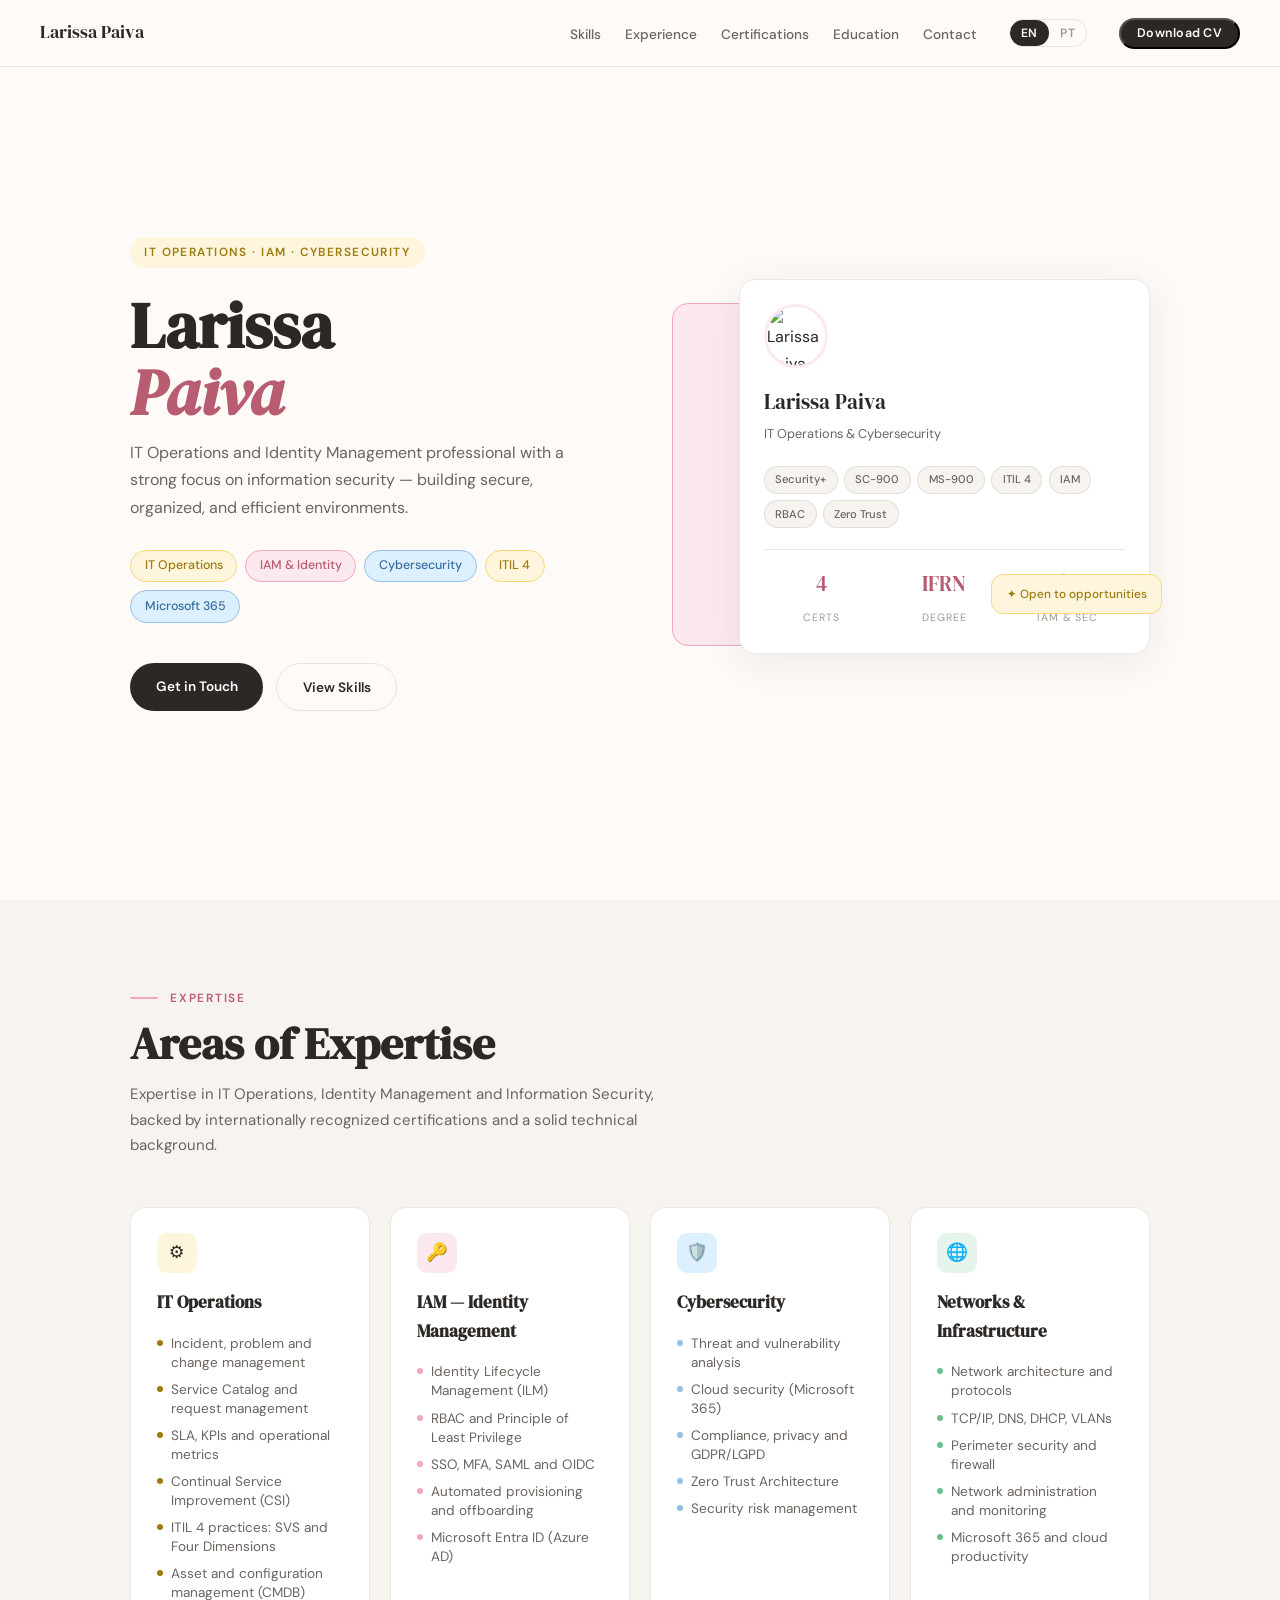
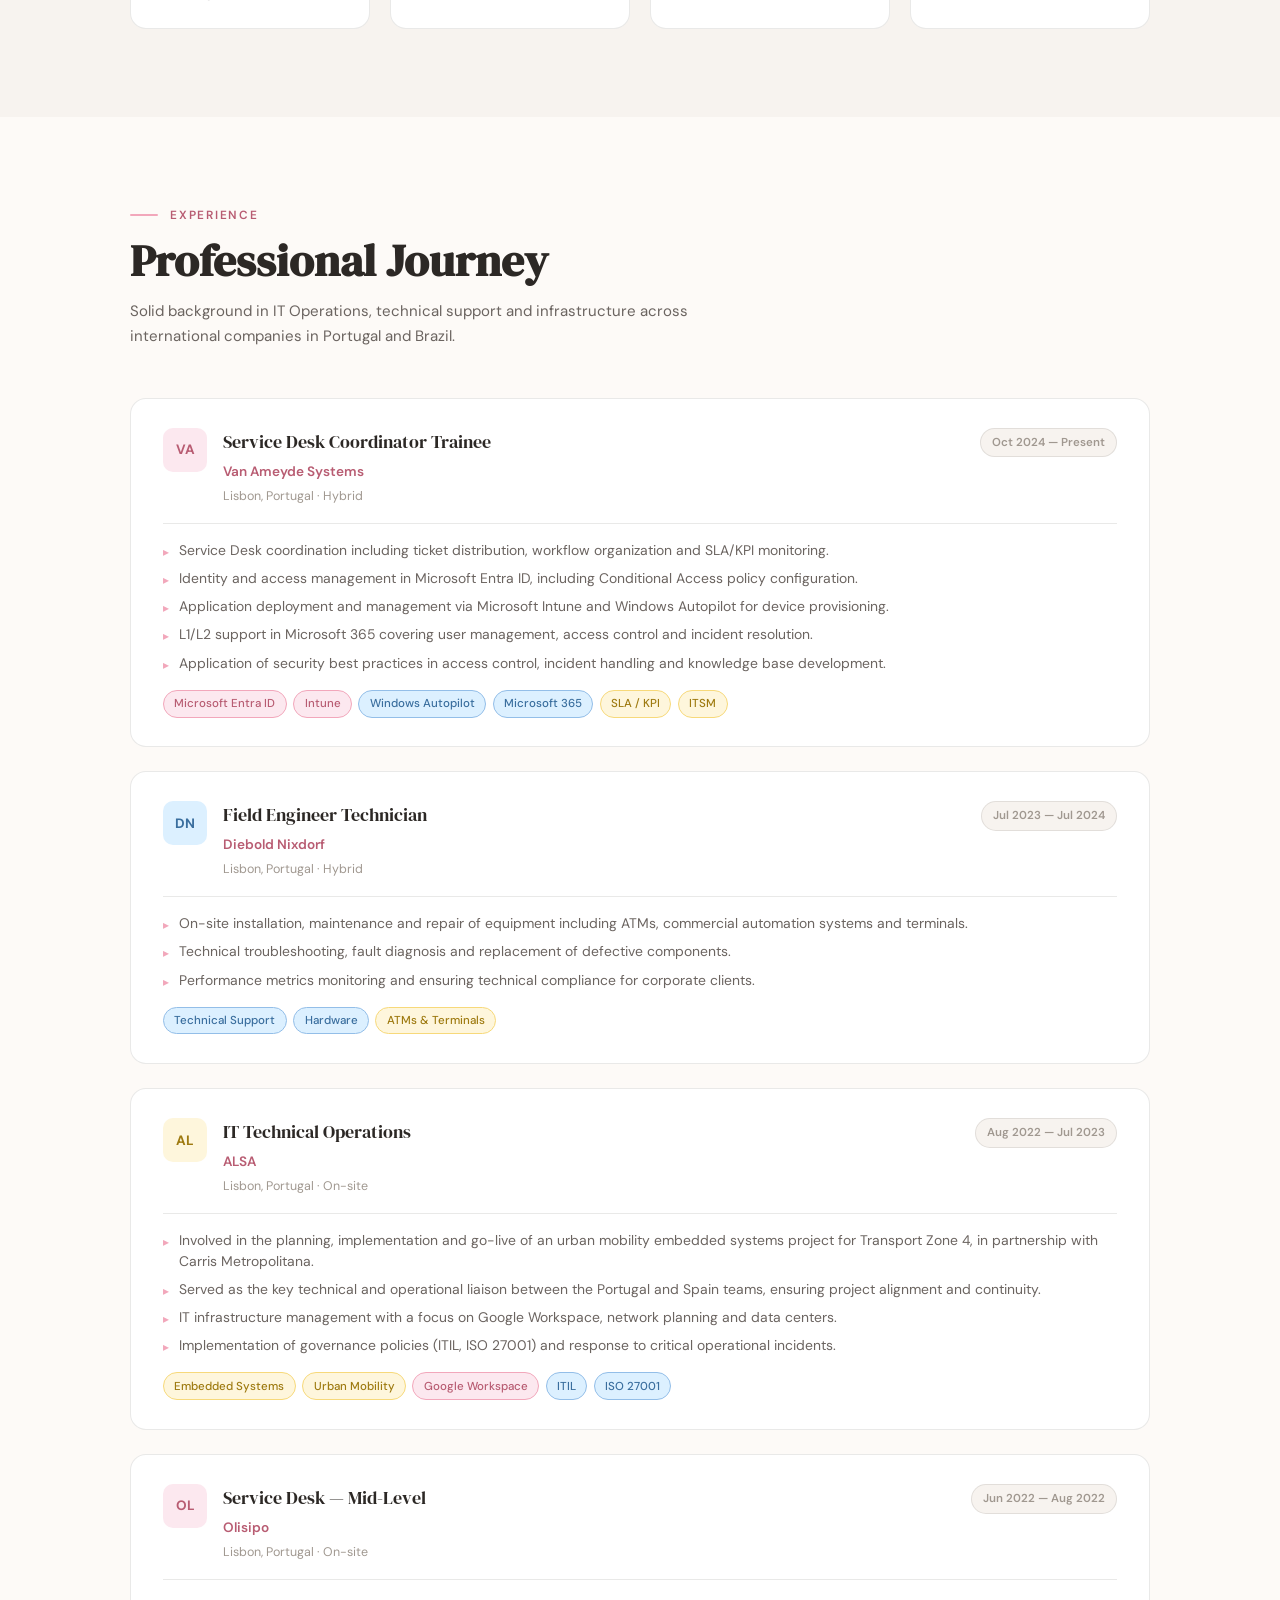
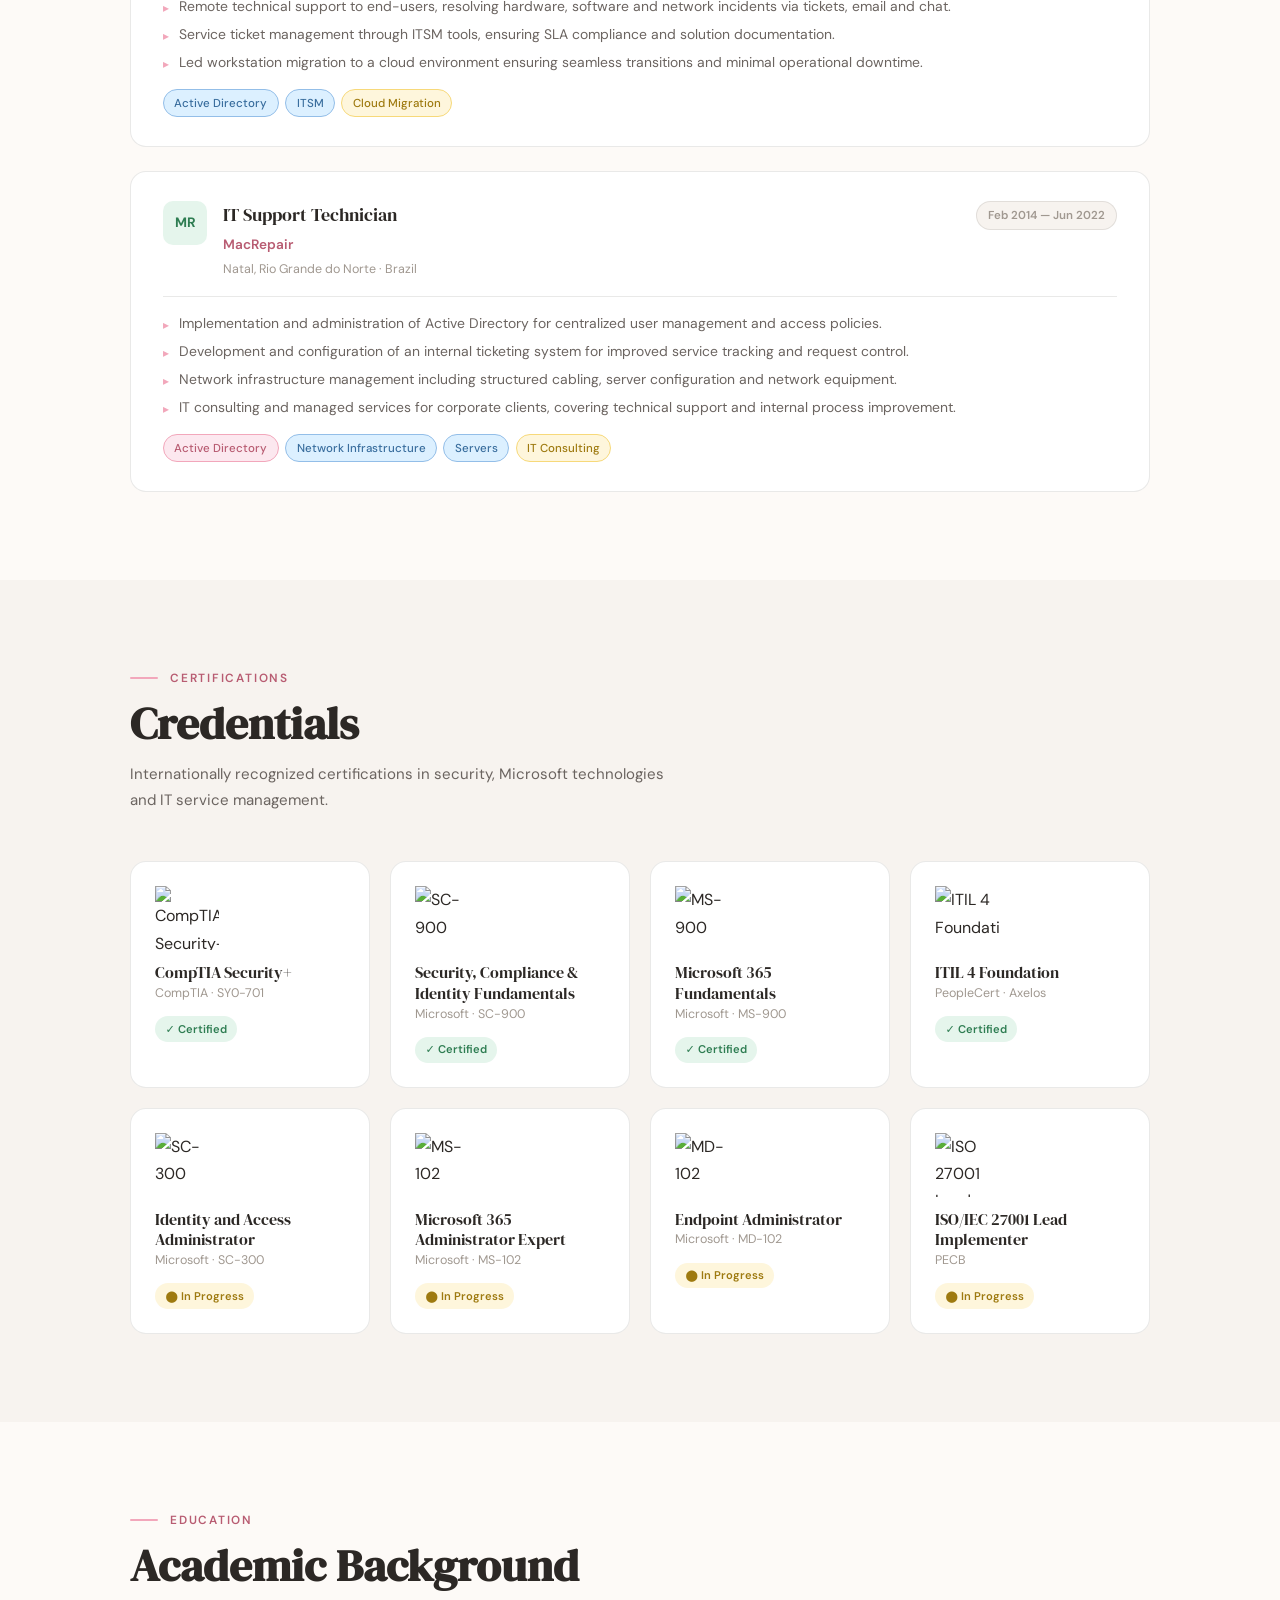
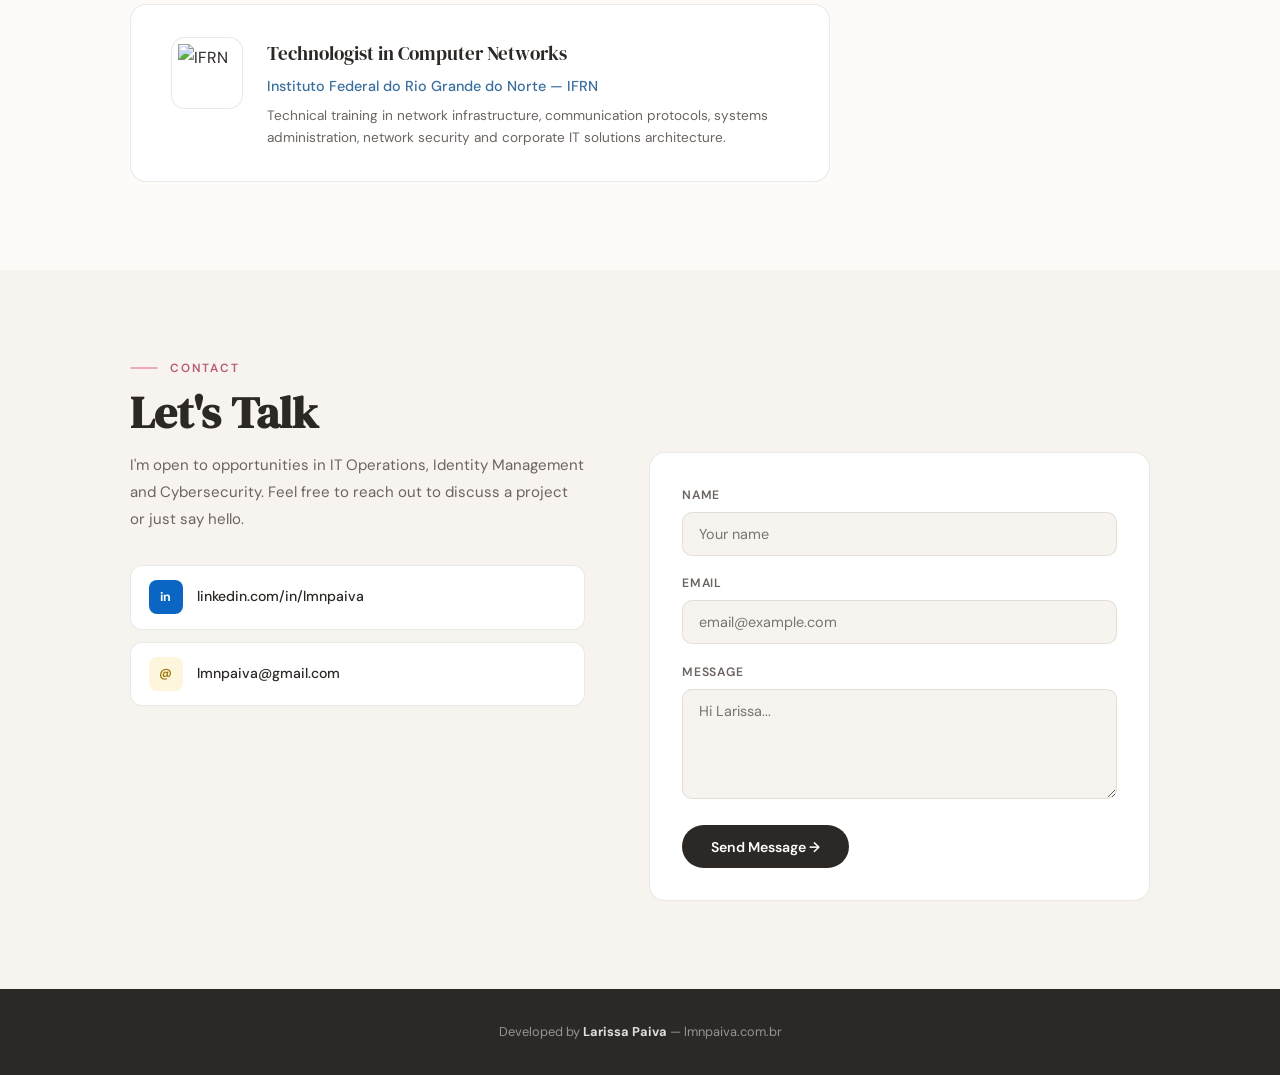
==== index.html @ 69b07a9d "Update index.html" ====
<!DOCTYPE html>
<html lang="en">
<head>
  <meta charset="UTF-8">
  <meta name="viewport" content="width=device-width, initial-scale=1.0">
  <title>Larissa Paiva — IT Operations & Cybersecurity</title>
  <link rel="preconnect" href="https://fonts.googleapis.com">
  <link href="https://fonts.googleapis.com/css2?family=DM+Serif+Display:ital@0;1&family=DM+Sans:wght@300;400;500;600&display=swap" rel="stylesheet">
  <style>
    *, *::before, *::after { box-sizing: border-box; margin: 0; padding: 0; }
    :root {
      --pink:#F2A7BB; --pink-light:#FCE8EF; --pink-dark:#B85C72;
      --yellow:#F7D97A; --yellow-light:#FEF6DC; --yellow-dark:#9E7A10;
      --blue:#93BEE8; --blue-light:#DCF0FF; --blue-dark:#3A6E9E;
      --green-light:#E5F5EC; --green-dark:#2E7D52;
      --bg:#FDFAF7; --bg2:#F7F3EF;
      --text:#2C2825; --text-mid:#6B6460; --text-light:#A09890;
      --border:rgba(44,40,37,0.1);
      --serif:'DM Serif Display',Georgia,serif;
      --sans:'DM Sans',system-ui,sans-serif;
      --radius:16px;
    }
    html { scroll-behavior: smooth; }
    body { background:var(--bg); color:var(--text); font-family:var(--sans); font-size:16px; line-height:1.7; overflow-x:hidden; }
    nav { position:fixed; top:0; width:100%; padding:1.1rem 2.5rem; display:flex; justify-content:space-between; align-items:center; background:rgba(253,250,247,0.92); backdrop-filter:blur(12px); border-bottom:1px solid var(--border); z-index:100; gap:1rem; }
    .nav-logo { font-family:var(--serif); font-size:1.1rem; color:var(--text); white-space:nowrap; }
    .nav-right { display:flex; align-items:center; gap:2rem; }
    .nav-links { display:flex; gap:1.5rem; list-style:none; }
    .nav-links a { font-size:.85rem; font-weight:500; color:var(--text-mid); text-decoration:none; transition:color .2s; }
    .nav-links a:hover { color:var(--text); }
    .btn-cv { display:inline-block; padding:.35rem 1rem; font-family:var(--sans); font-size:.78rem; font-weight:600; text-decoration:none; border-radius:99px; background:var(--text); color:#fff; transition:all .2s; white-space:nowrap; letter-spacing:.02em; }
    .btn-cv:hover { background:var(--pink-dark); transform:translateY(-1px); }
    .hamburger { display:none; }
    .lang-toggle { display:flex; align-items:center; border:1.5px solid var(--border); border-radius:99px; overflow:hidden; font-size:.75rem; font-weight:600; }
    .lang-btn { padding:.3rem .7rem; cursor:pointer; background:transparent; border:none; font-family:var(--sans); font-size:.75rem; font-weight:600; color:var(--text-light); transition:all .2s; letter-spacing:.04em; }
    .lang-btn.active { background:var(--text); color:#fff; border-radius:99px; }
    .lang-btn:hover:not(.active) { color:var(--text); }
    #hero { min-height:100vh; display:grid; grid-template-columns:1fr 1fr; align-items:center; gap:4rem; max-width:1100px; margin:0 auto; padding:7rem 2.5rem 4rem; }
    .hero-tag { display:inline-block; background:var(--yellow-light); color:var(--yellow-dark); font-size:.74rem; font-weight:600; letter-spacing:.12em; text-transform:uppercase; padding:.35rem .9rem; border-radius:99px; margin-bottom:1.5rem; opacity:0; animation:fadeUp .6s .2s forwards; }
    .hero-name { font-family:var(--serif); font-size:clamp(3rem,5vw,4.5rem); line-height:1.05; color:var(--text); margin-bottom:.8rem; opacity:0; animation:fadeUp .6s .4s forwards; }
    .hero-name em { font-style:italic; color:var(--pink-dark); }
    .hero-role { font-size:1rem; color:var(--text-mid); margin-bottom:1.8rem; opacity:0; animation:fadeUp .6s .6s forwards; }
    .hero-pills { display:flex; flex-wrap:wrap; gap:.5rem; margin-bottom:2.5rem; opacity:0; animation:fadeUp .6s .8s forwards; }
    .pill { font-size:.78rem; font-weight:500; padding:.3rem .85rem; border-radius:99px; border:1.5px solid transparent; }
    .pill-pink { background:var(--pink-light); color:var(--pink-dark); border-color:var(--pink); }
    .pill-blue { background:var(--blue-light); color:var(--blue-dark); border-color:var(--blue); }
    .pill-yellow { background:var(--yellow-light); color:var(--yellow-dark); border-color:var(--yellow); }
    .hero-cta { display:flex; gap:.8rem; flex-wrap:wrap; opacity:0; animation:fadeUp .6s 1s forwards; }
    .btn { display:inline-block; padding:.72rem 1.6rem; font-family:var(--sans); font-size:.85rem; font-weight:600; text-decoration:none; border-radius:99px; transition:all .2s; cursor:pointer; border:none; }
    .btn-primary { background:var(--text); color:#fff; }
    .btn-primary:hover { background:#111; transform:translateY(-1px); }
    .btn-outline { background:transparent; color:var(--text); border:1.5px solid var(--border); }
    .btn-outline:hover { border-color:var(--text); background:var(--bg2); }
    .hero-right { opacity:0; animation:fadeUp .7s .5s forwards; }
    .card-stack { position:relative; height:390px; }
    .deco-card { position:absolute; border-radius:var(--radius); padding:1.5rem; }
    .deco-card-back { background:var(--pink-light); border:1px solid var(--pink); width:80%; top:24px; left:0; height:88%; z-index:1; }
    .deco-card-main { background:#fff; border:1px solid var(--border); width:86%; top:0; right:0; z-index:2; box-shadow:0 8px 40px rgba(44,40,37,.08); }
    .deco-avatar { width:64px; height:64px; border-radius:50%; overflow:hidden; margin-bottom:1rem; border:3px solid var(--pink-light); }
    .deco-avatar img { width:100%; height:100%; object-fit:cover; }
    .deco-name { font-family:var(--serif); font-size:1.3rem; margin-bottom:.25rem; }
    .deco-sub { font-size:.8rem; color:var(--text-mid); margin-bottom:1.3rem; }
    .deco-tags { display:flex; flex-wrap:wrap; gap:.4rem; margin-bottom:1.3rem; }
    .deco-tag { font-size:.7rem; font-weight:500; padding:.22rem .65rem; border-radius:99px; background:var(--bg2); color:var(--text-mid); border:1px solid var(--border); }
    .deco-stat-row { display:grid; grid-template-columns:1fr 1fr 1fr; gap:.5rem; border-top:1px solid var(--border); padding-top:1rem; }
    .deco-stat { text-align:center; }
    .deco-stat-num { font-family:var(--serif); font-size:1.3rem; color:var(--pink-dark); display:block; }
    .deco-stat-label { font-size:.66rem; color:var(--text-light); text-transform:uppercase; letter-spacing:.08em; }
    .floating-badge { position:absolute; right:-12px; bottom:55px; background:var(--yellow-light); border:1.5px solid var(--yellow); border-radius:12px; padding:.55rem .9rem; font-size:.74rem; font-weight:500; color:var(--yellow-dark); z-index:3; animation:float 3s ease-in-out infinite; }
    @keyframes float { 0%,100%{transform:translateY(0)} 50%{transform:translateY(-6px)} }
    .section-inner { max-width:1100px; margin:0 auto; padding:5.5rem 2.5rem; }
    .section-eyebrow { display:flex; align-items:center; gap:.75rem; margin-bottom:.6rem; }
    .eyebrow-line { width:28px; height:2px; background:var(--pink); border-radius:2px; }
    .eyebrow-text { font-size:.74rem; font-weight:600; letter-spacing:.15em; text-transform:uppercase; color:var(--pink-dark); }
    .section-title { font-family:var(--serif); font-size:clamp(2rem,4vw,2.8rem); color:var(--text); margin-bottom:.8rem; line-height:1.15; }
    .section-desc { font-size:.94rem; color:var(--text-mid); max-width:560px; margin-bottom:3rem; }
    #skills { background:var(--bg2); }
    .skills-grid { display:grid; grid-template-columns:repeat(auto-fit,minmax(240px,1fr)); gap:1.25rem; }
    .skill-card { background:#fff; border:1px solid var(--border); border-radius:var(--radius); padding:1.6rem; transition:transform .2s,box-shadow .2s; }
    .skill-card:hover { transform:translateY(-3px); box-shadow:0 12px 32px rgba(44,40,37,.08); }
    .skill-icon { width:40px; height:40px; border-radius:10px; display:flex; align-items:center; justify-content:center; margin-bottom:1rem; font-size:1.1rem; }
    .icon-pink{background:var(--pink-light)} .icon-blue{background:var(--blue-light)} .icon-yellow{background:var(--yellow-light)} .icon-green{background:var(--green-light)}
    .skill-card-title { font-family:var(--serif); font-size:1.05rem; margin-bottom:1rem; color:var(--text); }
    .skill-list { display:flex; flex-direction:column; gap:.5rem; }
    .skill-item { display:flex; align-items:flex-start; gap:.5rem; font-size:.85rem; color:var(--text-mid); line-height:1.4; }
    .skill-dot { width:6px; height:6px; border-radius:50%; margin-top:6px; flex-shrink:0; }
    .dot-pink{background:var(--pink)} .dot-blue{background:var(--blue)} .dot-yellow{background:var(--yellow-dark)} .dot-green{background:#6BBF8A}
    #experience { background:var(--bg); }
    .exp-list { display:flex; flex-direction:column; gap:1.5rem; }
    .exp-card { background:#fff; border:1px solid var(--border); border-radius:var(--radius); padding:1.8rem 2rem; transition:transform .2s,box-shadow .2s; }
    .exp-card:hover { transform:translateY(-2px); box-shadow:0 10px 28px rgba(44,40,37,.07); }
    .exp-header { display:flex; align-items:flex-start; gap:1rem; margin-bottom:1rem; }
    .exp-company-icon { width:44px; height:44px; border-radius:10px; flex-shrink:0; display:flex; align-items:center; justify-content:center; font-size:.85rem; font-weight:700; }
    .exp-info { flex:1; }
    .exp-title { font-family:var(--serif); font-size:1.1rem; color:var(--text); margin-bottom:.15rem; }
    .exp-company { font-size:.85rem; font-weight:600; color:var(--pink-dark); margin-bottom:.15rem; }
    .exp-meta { font-size:.78rem; color:var(--text-light); }
    .exp-period { font-size:.72rem; font-weight:600; color:var(--text-light); background:var(--bg2); border:1px solid var(--border); padding:.25rem .7rem; border-radius:99px; white-space:nowrap; align-self:flex-start; flex-shrink:0; }
    .exp-activities { display:flex; flex-direction:column; gap:.45rem; padding-top:1rem; border-top:1px solid var(--border); margin-bottom:1rem; }
    .exp-activity { display:flex; align-items:flex-start; gap:.6rem; font-size:.87rem; color:var(--text-mid); line-height:1.5; }
    .exp-activity::before { content:'▸'; color:var(--pink); font-size:.75rem; margin-top:3px; flex-shrink:0; }
    .exp-tags { display:flex; flex-wrap:wrap; gap:.4rem; }
    .exp-tag { font-size:.72rem; font-weight:500; padding:.2rem .65rem; border-radius:99px; background:var(--pink-light); color:var(--pink-dark); border:1px solid var(--pink); }
    .exp-tag-blue { background:var(--blue-light); color:var(--blue-dark); border-color:var(--blue); }
    .exp-tag-yellow { background:var(--yellow-light); color:var(--yellow-dark); border-color:var(--yellow); }
    .exp-tag-green { background:var(--green-light); color:var(--green-dark); border-color:#a8d5b5; }
    #certs { background:var(--bg2); }
    .certs-grid { display:grid; grid-template-columns:repeat(auto-fit,minmax(220px,1fr)); gap:1.25rem; }
    .cert-card { background:#fff; border:1px solid var(--border); border-radius:var(--radius); padding:1.5rem; display:flex; flex-direction:column; gap:.75rem; transition:transform .2s,box-shadow .2s; position:relative; }
    .cert-card:hover { transform:translateY(-3px); box-shadow:0 10px 28px rgba(44,40,37,.07); }
    .cert-logo { width:64px; height:64px; display:flex; align-items:center; justify-content:center; }
    .cert-logo img { width:100%; height:100%; object-fit:contain; }
    .cert-name { font-family:var(--serif); font-size:1rem; color:var(--text); line-height:1.3; }
    .cert-issuer { font-size:.78rem; color:var(--text-light); }
    .cert-status { display:inline-block; font-size:.7rem; font-weight:600; padding:.2rem .65rem; border-radius:99px; align-self:flex-start; background:var(--green-light); color:var(--green-dark); }
    .cert-status-progress { background:var(--yellow-light); color:var(--yellow-dark); }
    /* CERT TOOLTIP */
    .cert-tooltip { position:relative; }
    .cert-tooltip-text {
      visibility:hidden; opacity:0;
      position:absolute; bottom:calc(100% + 8px); left:50%; transform:translateX(-50%);
      background:var(--text); color:#fff;
      font-size:.72rem; font-weight:500; white-space:nowrap;
      padding:.4rem .8rem; border-radius:8px;
      transition:opacity .2s;
      z-index:10; pointer-events:none;
    }
    .cert-tooltip-text::after { content:''; position:absolute; top:100%; left:50%; transform:translateX(-50%); border:5px solid transparent; border-top-color:var(--text); }
    .cert-tooltip:hover .cert-tooltip-text { visibility:visible; opacity:1; }
    #education { background:var(--bg); }
    .edu-card { background:#fff; border:1px solid var(--border); border-radius:var(--radius); padding:2rem 2.5rem; display:flex; align-items:flex-start; gap:1.5rem; max-width:700px; }
    .edu-icon { width:72px; height:72px; border-radius:14px; background:#fff; border:1px solid var(--border); display:flex; align-items:center; justify-content:center; overflow:hidden; flex-shrink:0; padding:6px; }
    .edu-icon img { width:100%; height:100%; object-fit:contain; }
    .edu-degree { font-family:var(--serif); font-size:1.2rem; margin-bottom:.3rem; }
    .edu-institution { font-size:.9rem; color:var(--blue-dark); font-weight:500; margin-bottom:.4rem; }
    .edu-desc { font-size:.85rem; color:var(--text-mid); line-height:1.6; }
    .hp-field { opacity:0; position:absolute; top:0; left:0; height:0; width:0; z-index:-1; pointer-events:none; }
    #contact { background:var(--bg2); }
    .contact-grid { display:grid; grid-template-columns:1fr 1.1fr; gap:4rem; align-items:start; }
    .contact-intro { font-size:.94rem; color:var(--text-mid); line-height:1.8; margin-bottom:2rem; }
    .contact-links { display:flex; flex-direction:column; gap:.75rem; }
    .contact-link { display:flex; align-items:center; gap:.9rem; text-decoration:none; color:var(--text); font-size:.88rem; font-weight:500; padding:.9rem 1.1rem; border:1px solid var(--border); border-radius:12px; background:#fff; transition:all .2s; }
    .contact-link:hover { border-color:var(--pink); background:var(--pink-light); color:var(--pink-dark); transform:translateX(4px); }
    .contact-link-icon { width:34px; height:34px; border-radius:8px; display:flex; align-items:center; justify-content:center; font-size:.78rem; font-weight:700; flex-shrink:0; }
    .icon-li{background:#0A66C2;color:#fff} .icon-em{background:var(--yellow-light);color:var(--yellow-dark)}
    .contact-form { background:#fff; border:1px solid var(--border); border-radius:var(--radius); padding:2rem; display:flex; flex-direction:column; gap:1.1rem; }
    .form-label { display:block; font-size:.76rem; font-weight:600; color:var(--text-mid); letter-spacing:.06em; text-transform:uppercase; margin-bottom:.4rem; }
    .form-input,.form-textarea { width:100%; background:var(--bg2); border:1px solid var(--border); border-radius:10px; color:var(--text); padding:.75rem 1rem; font-family:var(--sans); font-size:.9rem; outline:none; transition:border-color .2s; }
    .form-input:focus,.form-textarea:focus { border-color:var(--pink); background:#fff; }
    .form-textarea { resize:vertical; min-height:110px; }
    .btn-send { background:var(--text); color:#fff; border:none; border-radius:99px; padding:.8rem 1.8rem; font-family:var(--sans); font-size:.88rem; font-weight:600; cursor:pointer; transition:all .2s; align-self:flex-start; }
    .btn-send:hover { background:#111; transform:translateY(-1px); }
    footer { background:var(--text); color:rgba(255,255,255,.5); text-align:center; padding:2rem; font-size:.8rem; }
    footer strong { color:rgba(255,255,255,.85); }
    @keyframes fadeUp { from{opacity:0;transform:translateY(18px)} to{opacity:1;transform:translateY(0)} }
    .reveal { opacity:0; transform:translateY(20px); transition:opacity .6s,transform .6s; }
    .reveal.visible { opacity:1; transform:none; }
    @media(max-width:900px) {
      #hero { grid-template-columns:1fr; gap:2rem; min-height:auto; padding:6rem 2rem 3rem; }
      .hero-right { display:none; }
      .contact-grid { grid-template-columns:1fr; gap:2rem; }
      .skills-grid { grid-template-columns:repeat(2,1fr); }
      .certs-grid { grid-template-columns:repeat(2,1fr); }
      .exp-card { padding:1.4rem 1.5rem; }
    }
    @media(max-width:640px) {
      nav { padding:.85rem 1rem; gap:.5rem; }
      .nav-logo { font-size:1rem; }
      .nav-right { gap:.5rem; }
      .nav-links { display:none; }
      .nav-links.open { display:flex; flex-direction:column; gap:0; position:fixed; top:56px; left:0; right:0; background:rgba(253,250,247,0.98); backdrop-filter:blur(12px); border-bottom:1px solid var(--border); padding:.5rem 0; z-index:99; }
      .nav-links.open li a { display:block; padding:.75rem 1.5rem; font-size:.95rem; border-bottom:1px solid var(--border); }
      .lang-toggle { flex-shrink:0; }
      .btn-cv { font-size:.72rem; padding:.3rem .8rem; }
      .hamburger { display:flex; flex-direction:column; gap:5px; background:none; border:none; cursor:pointer; padding:.3rem; }
      .hamburger span { display:block; width:22px; height:2px; background:var(--text); border-radius:2px; transition:all .3s; }
      #hero { padding:5.5rem 1.25rem 2.5rem; gap:1.5rem; }
      .hero-name { font-size:clamp(2.4rem,10vw,3.5rem); }
      .hero-role { font-size:.9rem; }
      .hero-pills { gap:.4rem; }
      .pill { font-size:.72rem; padding:.25rem .7rem; }
      .hero-cta { flex-direction:column; gap:.6rem; }
      .btn { width:100%; text-align:center; padding:.8rem 1rem; }
      .section-inner { padding:3rem 1.25rem; }
      .section-title { font-size:1.8rem; }
      .skills-grid { grid-template-columns:1fr; gap:1rem; }
      .skill-card { padding:1.2rem; }
      .exp-card { padding:1.2rem; }
      .exp-header { flex-wrap:wrap; gap:.6rem; }
      .exp-period { font-size:.7rem; width:100%; }
      .exp-company-icon { width:38px; height:38px; font-size:.75rem; }
      .exp-title { font-size:1rem; }
      .exp-activity { font-size:.82rem; }
      .certs-grid { grid-template-columns:1fr; gap:1rem; }
      .cert-card { flex-direction:row; align-items:center; padding:1rem; gap:1rem; }
      .cert-logo { width:48px; height:48px; flex-shrink:0; }
      .edu-card { padding:1.2rem; flex-direction:column; gap:1rem; }
      .edu-icon { width:52px; height:52px; }
      .contact-grid { grid-template-columns:1fr; gap:1.5rem; }
      .contact-form { padding:1.25rem; }
      .contact-link { font-size:.82rem; padding:.75rem .9rem; }
      footer { padding:1.5rem 1rem; font-size:.75rem; }
    }
    @media(max-width:380px) {
      .hero-name { font-size:2.2rem; }
      .section-inner { padding:2.5rem 1rem; }
    }
  </style>
</head>
<body>
<nav>
  <span class="nav-logo">Larissa Paiva</span>
  <div class="nav-right">
    <button class="hamburger" id="hamburger-btn" onclick="toggleMenu()" aria-label="Menu">
      <span></span><span></span><span></span>
    </button>
    <ul class="nav-links" id="nav-links">
      <li><a href="#skills" onclick="closeMenu()" data-en="Skills" data-pt="Skills">Skills</a></li>
      <li><a href="#experience" onclick="closeMenu()" data-en="Experience" data-pt="Experiência">Experience</a></li>
      <li><a href="#certs" onclick="closeMenu()" data-en="Certifications" data-pt="Certificações">Certifications</a></li>
      <li><a href="#education" onclick="closeMenu()" data-en="Education" data-pt="Formação">Education</a></li>
      <li><a href="#contact" onclick="closeMenu()" data-en="Contact" data-pt="Contato">Contact</a></li>
    </ul>
    <div class="lang-toggle">
      <button class="lang-btn active" id="btn-en" onclick="setLang('en')">EN</button>
      <button class="lang-btn" id="btn-pt" onclick="setLang('pt')">PT</button>
    </div>
    <button onclick="openCVModal()" class="btn-cv" id="nav-cv-btn" data-en="Download CV" data-pt="Baixar CV">Download CV</button>
  </div>
</nav>

<!-- HERO -->
<section id="hero">
  <div class="hero-left">
    <span class="hero-tag" data-en="IT Operations · IAM · Cybersecurity" data-pt="IT Operations · IAM · Cibersegurança">IT Operations · IAM · Cybersecurity</span>
    <h1 class="hero-name">Larissa<br><em>Paiva</em></h1>
    <p class="hero-role" data-en="IT Operations and Identity Management professional with a strong focus on information security — building secure, organized, and efficient environments." data-pt="Profissional especializada em operações de TI, gestão de identidades e segurança da informação — construindo ambientes seguros, organizados e eficientes.">IT Operations and Identity Management professional with a strong focus on information security — building secure, organized, and efficient environments.</p>
    <div class="hero-pills">
      <span class="pill pill-yellow">IT Operations</span>
      <span class="pill pill-pink">IAM &amp; Identity</span>
      <span class="pill pill-blue">Cybersecurity</span>
      <span class="pill pill-yellow">ITIL 4</span>
      <span class="pill pill-blue">Microsoft 365</span>
    </div>
    <div class="hero-cta">
      <a href="#contact" class="btn btn-primary" data-en="Get in Touch" data-pt="Entrar em Contato">Get in Touch</a>
      <a href="#skills" class="btn btn-outline" data-en="View Skills" data-pt="Ver Habilidades">View Skills</a>
    </div>
  </div>
  <div class="hero-right">
    <div class="card-stack">
      <div class="deco-card deco-card-back"></div>
      <div class="deco-card deco-card-main">
        <div class="deco-avatar"><img src="https://raw.githubusercontent.com/larixa/larixa.github.io/main/larixxxa.jpg" alt="Larissa Paiva"></div>
        <div class="deco-name">Larissa Paiva</div>
        <div class="deco-sub">IT Operations &amp; Cybersecurity</div>
        <div class="deco-tags">
          <span class="deco-tag">Security+</span><span class="deco-tag">SC-900</span>
          <span class="deco-tag">MS-900</span><span class="deco-tag">ITIL 4</span>
          <span class="deco-tag">IAM</span><span class="deco-tag">RBAC</span><span class="deco-tag">Zero Trust</span>
        </div>
        <div class="deco-stat-row">
          <div class="deco-stat"><span class="deco-stat-num">4</span><span class="deco-stat-label" data-en="Certs" data-pt="Certs">Certs</span></div>
          <div class="deco-stat"><span class="deco-stat-num">IFRN</span><span class="deco-stat-label" data-en="Degree" data-pt="Graduação">Degree</span></div>
          <div class="deco-stat"><span class="deco-stat-num">🔐</span><span class="deco-stat-label">IAM &amp; Sec</span></div>
        </div>
      </div>
      <div class="floating-badge" data-en="✦ Open to opportunities" data-pt="✦ Aberta a oportunidades">✦ Open to opportunities</div>
    </div>
  </div>
</section>

<!-- SKILLS -->
<section id="skills">
  <div class="section-inner">
    <div class="section-eyebrow reveal"><span class="eyebrow-line"></span><span class="eyebrow-text" data-en="Expertise" data-pt="Habilidades">Expertise</span></div>
    <h2 class="section-title reveal" data-en="Areas of Expertise" data-pt="Áreas de Atuação">Areas of Expertise</h2>
    <p class="section-desc reveal" data-en="Expertise in IT Operations, Identity Management and Information Security, backed by internationally recognized certifications and a solid technical background." data-pt="Expertise em operações de TI, gestão de identidades e segurança da informação, sustentada por certificações internacionais e formação técnica sólida.">Expertise in IT Operations, Identity Management and Information Security, backed by internationally recognized certifications and a solid technical background.</p>
    <div class="skills-grid">
      <div class="skill-card reveal">
        <div class="skill-icon icon-yellow">⚙️</div>
        <h3 class="skill-card-title">IT Operations</h3>
        <div class="skill-list">
          <div class="skill-item"><span class="skill-dot dot-yellow"></span><span data-en="Incident, problem and change management" data-pt="Gestão de incidentes, problemas e mudanças">Incident, problem and change management</span></div>
          <div class="skill-item"><span class="skill-dot dot-yellow"></span><span data-en="Service Catalog and request management" data-pt="Service Catalog e gestão de requisições">Service Catalog and request management</span></div>
          <div class="skill-item"><span class="skill-dot dot-yellow"></span><span data-en="SLA, KPIs and operational metrics" data-pt="SLA, KPIs e métricas de operação">SLA, KPIs and operational metrics</span></div>
          <div class="skill-item"><span class="skill-dot dot-yellow"></span><span data-en="Continual Service Improvement (CSI)" data-pt="Gestão de valor e melhoria contínua (CSI)">Continual Service Improvement (CSI)</span></div>
          <div class="skill-item"><span class="skill-dot dot-yellow"></span><span data-en="ITIL 4 practices: SVS and Four Dimensions" data-pt="Práticas ITIL 4: SVS e Quatro Dimensões">ITIL 4 practices: SVS and Four Dimensions</span></div>
          <div class="skill-item"><span class="skill-dot dot-yellow"></span><span data-en="Asset and configuration management (CMDB)" data-pt="Gestão de ativos e configuração (CMDB)">Asset and configuration management (CMDB)</span></div>
        </div>
      </div>
      <div class="skill-card reveal">
        <div class="skill-icon icon-pink">🔑</div>
        <h3 class="skill-card-title" data-en="IAM — Identity Management" data-pt="IAM — Gestão de Identidades">IAM — Identity Management</h3>
        <div class="skill-list">
          <div class="skill-item"><span class="skill-dot dot-pink"></span><span data-en="Identity Lifecycle Management (ILM)" data-pt="Ciclo de vida de identidades (ILM)">Identity Lifecycle Management (ILM)</span></div>
          <div class="skill-item"><span class="skill-dot dot-pink"></span><span data-en="RBAC and Principle of Least Privilege" data-pt="RBAC e Princípio do Menor Privilégio">RBAC and Principle of Least Privilege</span></div>
          <div class="skill-item"><span class="skill-dot dot-pink"></span><span data-en="SSO, MFA, SAML and OIDC" data-pt="SSO, MFA, SAML e OIDC">SSO, MFA, SAML and OIDC</span></div>
          <div class="skill-item"><span class="skill-dot dot-pink"></span><span data-en="Automated provisioning and offboarding" data-pt="Provisionamento e offboarding automatizado">Automated provisioning and offboarding</span></div>
          <div class="skill-item"><span class="skill-dot dot-pink"></span><span data-en="Microsoft Entra ID (Azure AD)" data-pt="Microsoft Entra ID (Azure AD)">Microsoft Entra ID (Azure AD)</span></div>
        </div>
      </div>
      <div class="skill-card reveal">
        <div class="skill-icon icon-blue">🛡️</div>
        <h3 class="skill-card-title">Cybersecurity</h3>
        <div class="skill-list">
          <div class="skill-item"><span class="skill-dot dot-blue"></span><span data-en="Threat and vulnerability analysis" data-pt="Análise de ameaças e vulnerabilidades">Threat and vulnerability analysis</span></div>
          <div class="skill-item"><span class="skill-dot dot-blue"></span><span data-en="Cloud security (Microsoft 365)" data-pt="Segurança em nuvem (Microsoft 365)">Cloud security (Microsoft 365)</span></div>
          <div class="skill-item"><span class="skill-dot dot-blue"></span><span data-en="Compliance, privacy and GDPR/LGPD" data-pt="Conformidade, privacidade e LGPD/GDPR">Compliance, privacy and GDPR/LGPD</span></div>
          <div class="skill-item"><span class="skill-dot dot-blue"></span><span data-en="Zero Trust Architecture" data-pt="Zero Trust Architecture">Zero Trust Architecture</span></div>
          <div class="skill-item"><span class="skill-dot dot-blue"></span><span data-en="Security risk management" data-pt="Gestão de riscos de segurança">Security risk management</span></div>
        </div>
      </div>
      <div class="skill-card reveal">
        <div class="skill-icon icon-green">🌐</div>
        <h3 class="skill-card-title" data-en="Networks &amp; Infrastructure" data-pt="Redes &amp; Infraestrutura">Networks &amp; Infrastructure</h3>
        <div class="skill-list">
          <div class="skill-item"><span class="skill-dot dot-green"></span><span data-en="Network architecture and protocols" data-pt="Arquitetura e protocolos de redes">Network architecture and protocols</span></div>
          <div class="skill-item"><span class="skill-dot dot-green"></span><span data-en="TCP/IP, DNS, DHCP, VLANs" data-pt="TCP/IP, DNS, DHCP, VLANs">TCP/IP, DNS, DHCP, VLANs</span></div>
          <div class="skill-item"><span class="skill-dot dot-green"></span><span data-en="Perimeter security and firewall" data-pt="Segurança de perímetro e firewall">Perimeter security and firewall</span></div>
          <div class="skill-item"><span class="skill-dot dot-green"></span><span data-en="Network administration and monitoring" data-pt="Administração e monitoramento de rede">Network administration and monitoring</span></div>
          <div class="skill-item"><span class="skill-dot dot-green"></span><span data-en="Microsoft 365 and cloud productivity" data-pt="Microsoft 365 e produtividade em nuvem">Microsoft 365 and cloud productivity</span></div>
        </div>
      </div>
    </div>
  </div>
</section>

<!-- EXPERIENCE -->
<section id="experience">
  <div class="section-inner">
    <div class="section-eyebrow reveal"><span class="eyebrow-line"></span><span class="eyebrow-text" data-en="Experience" data-pt="Experiência">Experience</span></div>
    <h2 class="section-title reveal" data-en="Professional Journey" data-pt="Trajetória Profissional">Professional Journey</h2>
    <p class="section-desc reveal" data-en="Solid background in IT Operations, technical support and infrastructure across international companies in Portugal and Brazil." data-pt="Experiência consolidada em IT Operations, suporte técnico e infraestrutura em empresas internacionais em Portugal e no Brasil.">Solid background in IT Operations, technical support and infrastructure across international companies in Portugal and Brazil.</p>
    <div class="exp-list">
      <div class="exp-card reveal">
        <div class="exp-header">
          <div class="exp-company-icon" style="background:var(--pink-light);color:var(--pink-dark);">VA</div>
          <div class="exp-info">
            <div class="exp-title">Service Desk Coordinator Trainee</div>
            <div class="exp-company">Van Ameyde Systems</div>
            <div class="exp-meta" data-en="Lisbon, Portugal · Hybrid" data-pt="Lisboa, Portugal · Híbrido">Lisbon, Portugal · Hybrid</div>
          </div>
          <span class="exp-period" data-en="Oct 2024 — Present" data-pt="Out 2024 — Atual">Oct 2024 — Present</span>
        </div>
        <div class="exp-activities">
          <div class="exp-activity"><span data-en="Service Desk coordination including ticket distribution, workflow organization and SLA/KPI monitoring." data-pt="Coordenação do Service Desk, incluindo distribuição de tickets, organização de workflows e monitorização de SLA/KPI.">Service Desk coordination including ticket distribution, workflow organization and SLA/KPI monitoring.</span></div>
          <div class="exp-activity"><span data-en="Identity and access management in Microsoft Entra ID, including Conditional Access policy configuration." data-pt="Gestão de identidades e acessos no Microsoft Entra ID, com configuração de políticas de Acesso Condicional.">Identity and access management in Microsoft Entra ID, including Conditional Access policy configuration.</span></div>
          <div class="exp-activity"><span data-en="Application deployment and management via Microsoft Intune and Windows Autopilot for device provisioning." data-pt="Implementação e gestão de aplicações via Microsoft Intune e configuração do Windows Autopilot para provisionamento de dispositivos.">Application deployment and management via Microsoft Intune and Windows Autopilot for device provisioning.</span></div>
          <div class="exp-activity"><span data-en="L1/L2 support in Microsoft 365 covering user management, access control and incident resolution." data-pt="Suporte L1/L2 em Microsoft 365 (gestão de utilizadores, acessos e resolução de incidentes).">L1/L2 support in Microsoft 365 covering user management, access control and incident resolution.</span></div>
          <div class="exp-activity"><span data-en="Application of security best practices in access control, incident handling and knowledge base development." data-pt="Aplicação de boas práticas de segurança no controlo de acessos, gestão de incidentes e desenvolvimento da base de conhecimento.">Application of security best practices in access control, incident handling and knowledge base development.</span></div>
        </div>
        <div class="exp-tags">
          <span class="exp-tag">Microsoft Entra ID</span><span class="exp-tag">Intune</span>
          <span class="exp-tag exp-tag-blue">Windows Autopilot</span><span class="exp-tag exp-tag-blue">Microsoft 365</span>
          <span class="exp-tag exp-tag-yellow">SLA / KPI</span><span class="exp-tag exp-tag-yellow">ITSM</span>
        </div>
      </div>
      <div class="exp-card reveal">
        <div class="exp-header">
          <div class="exp-company-icon" style="background:var(--blue-light);color:var(--blue-dark);">DN</div>
          <div class="exp-info">
            <div class="exp-title">Field Engineer Technician</div>
            <div class="exp-company">Diebold Nixdorf</div>
            <div class="exp-meta" data-en="Lisbon, Portugal · Hybrid" data-pt="Lisboa, Portugal · Híbrido">Lisbon, Portugal · Hybrid</div>
          </div>
          <span class="exp-period">Jul 2023 — Jul 2024</span>
        </div>
        <div class="exp-activities">
          <div class="exp-activity"><span data-en="On-site installation, maintenance and repair of equipment including ATMs, commercial automation systems and terminals." data-pt="Instalação, manutenção e reparação de equipamentos no cliente, incluindo ATMs, sistemas de automação comercial e terminais.">On-site installation, maintenance and repair of equipment including ATMs, commercial automation systems and terminals.</span></div>
          <div class="exp-activity"><span data-en="Technical troubleshooting, fault diagnosis and replacement of defective components." data-pt="Diagnóstico técnico, identificação de falhas e substituição de componentes defeituosos.">Technical troubleshooting, fault diagnosis and replacement of defective components.</span></div>
          <div class="exp-activity"><span data-en="Performance metrics monitoring and ensuring technical compliance for corporate clients." data-pt="Monitorização de métricas de desempenho e garantia de conformidade técnica para clientes corporativos.">Performance metrics monitoring and ensuring technical compliance for corporate clients.</span></div>
        </div>
        <div class="exp-tags">
          <span class="exp-tag exp-tag-blue" data-en="Technical Support" data-pt="Suporte Técnico">Technical Support</span>
          <span class="exp-tag exp-tag-blue">Hardware</span>
          <span class="exp-tag exp-tag-yellow">ATMs &amp; Terminals</span>
        </div>
      </div>
      <div class="exp-card reveal">
        <div class="exp-header">
          <div class="exp-company-icon" style="background:var(--yellow-light);color:var(--yellow-dark);">AL</div>
          <div class="exp-info">
            <div class="exp-title">IT Technical Operations</div>
            <div class="exp-company">ALSA</div>
            <div class="exp-meta" data-en="Lisbon, Portugal · On-site" data-pt="Lisboa, Portugal · Presencial">Lisbon, Portugal · On-site</div>
          </div>
          <span class="exp-period" data-en="Aug 2022 — Jul 2023" data-pt="Ago 2022 — Jul 2023">Aug 2022 — Jul 2023</span>
        </div>
        <div class="exp-activities">
          <div class="exp-activity"><span data-en="Involved in the planning, implementation and go-live of an urban mobility embedded systems project for Transport Zone 4, in partnership with Carris Metropolitana." data-pt="Participação no planeamento, implementação e go-live do projeto de sistemas embarcados de mobilidade urbana para a Zona 4 de transportes, em parceria com a Carris Metropolitana.">Involved in the planning, implementation and go-live of an urban mobility embedded systems project for Transport Zone 4, in partnership with Carris Metropolitana.</span></div>
          <div class="exp-activity"><span data-en="Served as the key technical and operational liaison between the Portugal and Spain teams, ensuring project alignment and continuity." data-pt="Atuação como ponto de comunicação técnica e operacional entre as equipas de Portugal e Espanha, garantindo alinhamento e continuidade do projeto.">Served as the key technical and operational liaison between the Portugal and Spain teams, ensuring project alignment and continuity.</span></div>
          <div class="exp-activity"><span data-en="IT infrastructure management with a focus on Google Workspace, network planning and data centers." data-pt="Gestão de infraestrutura de TI com foco em Google Workspace, planeamento de redes e centros de dados.">IT infrastructure management with a focus on Google Workspace, network planning and data centers.</span></div>
          <div class="exp-activity"><span data-en="Implementation of governance policies (ITIL, ISO 27001) and response to critical operational incidents." data-pt="Implementação de políticas de governação (ITIL, ISO 27001) e resposta a incidentes críticos de operação.">Implementation of governance policies (ITIL, ISO 27001) and response to critical operational incidents.</span></div>
        </div>
        <div class="exp-tags">
          <span class="exp-tag exp-tag-yellow" data-en="Embedded Systems" data-pt="Sistemas Embarcados">Embedded Systems</span>
          <span class="exp-tag exp-tag-yellow" data-en="Urban Mobility" data-pt="Mobilidade Urbana">Urban Mobility</span>
          <span class="exp-tag">Google Workspace</span>
          <span class="exp-tag exp-tag-blue">ITIL</span><span class="exp-tag exp-tag-blue">ISO 27001</span>
        </div>
      </div>
      <div class="exp-card reveal">
        <div class="exp-header">
          <div class="exp-company-icon" style="background:var(--pink-light);color:var(--pink-dark);">OL</div>
          <div class="exp-info">
            <div class="exp-title" data-en="Service Desk — Mid-Level" data-pt="Service Desk — Nível Médio">Service Desk — Mid-Level</div>
            <div class="exp-company">Olisipo</div>
            <div class="exp-meta" data-en="Lisbon, Portugal · On-site" data-pt="Lisboa, Portugal · Presencial">Lisbon, Portugal · On-site</div>
          </div>
          <span class="exp-period" data-en="Jun 2022 — Aug 2022" data-pt="Jun 2022 — Ago 2022">Jun 2022 — Aug 2022</span>
        </div>
        <div class="exp-activities">
          <div class="exp-activity"><span data-en="Remote technical support to end-users, resolving hardware, software and network incidents via tickets, email and chat." data-pt="Suporte técnico remoto a utilizadores finais, resolução de incidentes de hardware, software e rede via tickets, email e chat.">Remote technical support to end-users, resolving hardware, software and network incidents via tickets, email and chat.</span></div>
          <div class="exp-activity"><span data-en="Service ticket management through ITSM tools, ensuring SLA compliance and solution documentation." data-pt="Gestão de tickets de serviço em ferramentas ITSM, assegurando conformidade com SLAs e documentação de soluções.">Service ticket management through ITSM tools, ensuring SLA compliance and solution documentation.</span></div>
          <div class="exp-activity"><span data-en="Led workstation migration to a cloud environment ensuring seamless transitions and minimal operational downtime." data-pt="Liderança da migração de workstations para ambiente cloud, garantindo transição sem impacto operacional.">Led workstation migration to a cloud environment ensuring seamless transitions and minimal operational downtime.</span></div>
        </div>
        <div class="exp-tags">
          <span class="exp-tag exp-tag-blue">Active Directory</span>
          <span class="exp-tag exp-tag-blue">ITSM</span>
          <span class="exp-tag exp-tag-yellow" data-en="Cloud Migration" data-pt="Migração Cloud">Cloud Migration</span>
        </div>
      </div>
      <div class="exp-card reveal">
        <div class="exp-header">
          <div class="exp-company-icon" style="background:var(--green-light);color:var(--green-dark);">MR</div>
          <div class="exp-info">
            <div class="exp-title" data-en="IT Support Technician" data-pt="Técnico de Suporte em TI">IT Support Technician</div>
            <div class="exp-company">MacRepair</div>
            <div class="exp-meta" data-en="Natal, Rio Grande do Norte · Brazil" data-pt="Natal, Rio Grande do Norte · Brasil">Natal, Rio Grande do Norte · Brazil</div>
          </div>
          <span class="exp-period" data-en="Feb 2014 — Jun 2022" data-pt="Fev 2014 — Jun 2022">Feb 2014 — Jun 2022</span>
        </div>
        <div class="exp-activities">
          <div class="exp-activity"><span data-en="Implementation and administration of Active Directory for centralized user management and access policies." data-pt="Implementação e administração de Active Directory para gestão centralizada de utilizadores e políticas de acesso.">Implementation and administration of Active Directory for centralized user management and access policies.</span></div>
          <div class="exp-activity"><span data-en="Development and configuration of an internal ticketing system for improved service tracking and request control." data-pt="Desenvolvimento e configuração de sistema de tickets interno para otimização do atendimento e controlo de chamados.">Development and configuration of an internal ticketing system for improved service tracking and request control.</span></div>
          <div class="exp-activity"><span data-en="Network infrastructure management including structured cabling, server configuration and network equipment." data-pt="Gestão de infraestrutura de rede, incluindo cabeamento estruturado, configuração de servidores e equipamentos de rede.">Network infrastructure management including structured cabling, server configuration and network equipment.</span></div>
          <div class="exp-activity"><span data-en="IT consulting and managed services for corporate clients, covering technical support and internal process improvement." data-pt="Consultoria e prestação de serviços de TI para empresas clientes, abrangendo suporte técnico e melhoria de processos internos.">IT consulting and managed services for corporate clients, covering technical support and internal process improvement.</span></div>
        </div>
        <div class="exp-tags">
          <span class="exp-tag">Active Directory</span>
          <span class="exp-tag exp-tag-blue" data-en="Network Infrastructure" data-pt="Infraestrutura de Redes">Network Infrastructure</span>
          <span class="exp-tag exp-tag-blue" data-en="Servers" data-pt="Servidores">Servers</span>
          <span class="exp-tag exp-tag-yellow" data-en="IT Consulting" data-pt="Consultoria TI">IT Consulting</span>
        </div>
      </div>
    </div>
  </div>
</section>

<!-- CERTIFICATIONS -->
<section id="certs">
  <div class="section-inner">
    <div class="section-eyebrow reveal"><span class="eyebrow-line"></span><span class="eyebrow-text" data-en="Certifications" data-pt="Certificações">Certifications</span></div>
    <h2 class="section-title reveal" data-en="Credentials" data-pt="Credenciais">Credentials</h2>
    <p class="section-desc reveal" data-en="Internationally recognized certifications in security, Microsoft technologies and IT service management." data-pt="Certificações reconhecidas internacionalmente em segurança, Microsoft e gestão de serviços de TI.">Internationally recognized certifications in security, Microsoft technologies and IT service management.</p>
    <div class="certs-grid">
      <!-- Security+ with tooltip -->
      <div class="cert-card reveal cert-tooltip">
        <span class="cert-tooltip-text" data-en="✨ See how I passed this certification" data-pt="✨ Veja como passei nesta certificação">✨ See how I passed this certification</span>
        <a href="/security-plus.html" style="display:contents;text-decoration:none;color:inherit;">
          <div class="cert-logo"><img src="https://raw.githubusercontent.com/larixa/larixa.github.io/main/Security%2B.png" alt="CompTIA Security+"></div>
          <div><div class="cert-name">CompTIA Security+</div><div class="cert-issuer">CompTIA · SY0-701</div></div>
          <span class="cert-status" data-en="✓ Certified" data-pt="✓ Certificada">✓ Certified</span>
        </a>
      </div>
      <div class="cert-card reveal">
        <div class="cert-logo"><img src="https://raw.githubusercontent.com/larixa/larixa.github.io/main/SC-900.png" alt="SC-900"></div>
        <div><div class="cert-name">Security, Compliance &amp; Identity Fundamentals</div><div class="cert-issuer">Microsoft · SC-900</div></div>
        <span class="cert-status" data-en="✓ Certified" data-pt="✓ Certificada">✓ Certified</span>
      </div>
      <div class="cert-card reveal">
        <div class="cert-logo"><img src="https://raw.githubusercontent.com/larixa/larixa.github.io/main/MS-900.png" alt="MS-900"></div>
        <div><div class="cert-name">Microsoft 365 Fundamentals</div><div class="cert-issuer">Microsoft · MS-900</div></div>
        <span class="cert-status" data-en="✓ Certified" data-pt="✓ Certificada">✓ Certified</span>
      </div>
      <div class="cert-card reveal">
        <div class="cert-logo"><img src="https://raw.githubusercontent.com/larixa/larixa.github.io/main/ITIL%204.png" alt="ITIL 4 Foundation"></div>
        <div><div class="cert-name">ITIL 4 Foundation</div><div class="cert-issuer">PeopleCert · Axelos</div></div>
        <span class="cert-status" data-en="✓ Certified" data-pt="✓ Certificada">✓ Certified</span>
      </div>
      <div class="cert-card reveal">
        <div class="cert-logo"><img src="https://raw.githubusercontent.com/larixa/larixa.github.io/main/SC-300%20Badge.png" alt="SC-300"></div>
        <div><div class="cert-name">Identity and Access Administrator</div><div class="cert-issuer">Microsoft · SC-300</div></div>
        <span class="cert-status cert-status-progress" data-en="⬤ In Progress" data-pt="⬤ Em Andamento">⬤ In Progress</span>
      </div>
      <div class="cert-card reveal">
        <div class="cert-logo"><img src="https://raw.githubusercontent.com/larixa/larixa.github.io/main/MS-102.png" alt="MS-102"></div>
        <div><div class="cert-name">Microsoft 365 Administrator Expert</div><div class="cert-issuer">Microsoft · MS-102</div></div>
        <span class="cert-status cert-status-progress" data-en="⬤ In Progress" data-pt="⬤ Em Andamento">⬤ In Progress</span>
      </div>
      <div class="cert-card reveal">
        <div class="cert-logo"><img src="https://raw.githubusercontent.com/larixa/larixa.github.io/main/MD%20102%20Badge.png" alt="MD-102"></div>
        <div><div class="cert-name">Endpoint Administrator</div><div class="cert-issuer">Microsoft · MD-102</div></div>
        <span class="cert-status cert-status-progress" data-en="⬤ In Progress" data-pt="⬤ Em Andamento">⬤ In Progress</span>
      </div>
      <div class="cert-card reveal">
        <div class="cert-logo"><img src="https://raw.githubusercontent.com/larixa/larixa.github.io/main/Lead%20Implementer.png" alt="ISO 27001 Lead Implementer"></div>
        <div><div class="cert-name">ISO/IEC 27001 Lead Implementer</div><div class="cert-issuer">PECB</div></div>
        <span class="cert-status cert-status-progress" data-en="⬤ In Progress" data-pt="⬤ Em Andamento">⬤ In Progress</span>
      </div>
    </div>
  </div>
</section>

<!-- EDUCATION -->
<section id="education">
  <div class="section-inner">
    <div class="section-eyebrow reveal"><span class="eyebrow-line"></span><span class="eyebrow-text" data-en="Education" data-pt="Formação">Education</span></div>
    <h2 class="section-title reveal" data-en="Academic Background" data-pt="Educação">Academic Background</h2>
    <div class="edu-card reveal">
      <div class="edu-icon"><img src="https://raw.githubusercontent.com/larixa/larixa.github.io/main/Campus%20Natal-Central%20-%20Logo_Color%20Vert.png" alt="IFRN"></div>
      <div>
        <div class="edu-degree" data-en="Technologist in Computer Networks" data-pt="Tecnólogo em Redes de Computadores">Technologist in Computer Networks</div>
        <div class="edu-institution">Instituto Federal do Rio Grande do Norte — IFRN</div>
        <div class="edu-desc" data-en="Technical training in network infrastructure, communication protocols, systems administration, network security and corporate IT solutions architecture." data-pt="Formação técnica em infraestrutura de redes, protocolos de comunicação, administração de sistemas, segurança de redes e arquitetura de soluções corporativas de TI.">Technical training in network infrastructure, communication protocols, systems administration, network security and corporate IT solutions architecture.</div>
      </div>
    </div>
  </div>
</section>

<!-- CONTACT -->
<section id="contact">
  <div class="section-inner">
    <div class="section-eyebrow reveal"><span class="eyebrow-line"></span><span class="eyebrow-text" data-en="Contact" data-pt="Contato">Contact</span></div>
    <h2 class="section-title reveal" data-en="Let's Talk" data-pt="Vamos Conversar">Let's Talk</h2>
    <div class="contact-grid">
      <div>
        <p class="contact-intro reveal" data-en="I'm open to opportunities in IT Operations, Identity Management and Cybersecurity. Feel free to reach out to discuss a project or just say hello." data-pt="Estou aberta a oportunidades em IT Operations, Gestão de Identidades e Cibersegurança. Sinta-se à vontade para entrar em contacto.">I'm open to opportunities in IT Operations, Identity Management and Cybersecurity. Feel free to reach out to discuss a project or just say hello.</p>
        <div class="contact-links reveal">
          <a href="https://www.linkedin.com/in/lmnpaiva/" class="contact-link" target="_blank">
            <span class="contact-link-icon icon-li">in</span>linkedin.com/in/lmnpaiva
          </a>
          <a href="mailto:lmnpaiva@gmail.com" class="contact-link">
            <span class="contact-link-icon icon-em">@</span>lmnpaiva@gmail.com
          </a>
        </div>
      </div>
      <div class="contact-form reveal">
        <div class="hp-field" aria-hidden="true">
          <label for="hp-website">Website</label>
          <input type="text" id="hp-website" name="_gotcha" tabindex="-1" autocomplete="off">
        </div>
        <div>
          <label class="form-label" data-en="Name" data-pt="Nome">Name</label>
          <input type="text" id="contact-name" name="name" class="form-input" data-placeholder-en="Your name" data-placeholder-pt="Seu nome" placeholder="Your name">
        </div>
        <div>
          <label class="form-label" data-en="Email" data-pt="Email">Email</label>
          <input type="email" id="contact-email" name="email" class="form-input" placeholder="email@example.com">
        </div>
        <div>
          <label class="form-label" data-en="Message" data-pt="Mensagem">Message</label>
          <textarea id="contact-message" name="message" class="form-textarea" data-placeholder-en="Hi Larissa..." data-placeholder-pt="Olá, Larissa..." placeholder="Hi Larissa..."></textarea>
        </div>
        <button class="btn-send" onclick="handleContactSubmit()" data-en="Send Message →" data-pt="Enviar Mensagem →">Send Message →</button>
        <p id="contact-feedback" style="font-size:.82rem;margin-top:.25rem;display:none;"></p>
      </div>
    </div>
  </div>
</section>

<footer>
  <p data-en="Developed by <strong>Larissa Paiva</strong> &mdash; lmnpaiva.com.br" data-pt="Desenvolvido por <strong>Larissa Paiva</strong> &mdash; lmnpaiva.com.br">Developed by <strong>Larissa Paiva</strong> &mdash; lmnpaiva.com.br</p>
</footer>

<!-- CV DOWNLOAD MODAL -->
<div id="cv-modal" style="display:none;position:fixed;inset:0;z-index:999;align-items:flex-start;justify-content:center;background:rgba(44,40,37,0.5);backdrop-filter:blur(4px);overflow-y:auto;padding:1rem 0;">
  <div style="background:#fff;border-radius:20px;padding:2rem;max-width:440px;width:90%;box-shadow:0 24px 60px rgba(44,40,37,0.18);position:relative;margin:auto;animation:fadeUp .3s forwards;">
    <button onclick="closeCVModal()" style="position:absolute;top:1rem;right:1.2rem;background:none;border:none;font-size:1.3rem;color:var(--text-light);cursor:pointer;line-height:1;">✕</button>
    <div style="width:56px;height:56px;border-radius:14px;background:var(--green-light);display:flex;align-items:center;justify-content:center;font-size:1.6rem;margin-bottom:1.2rem;">🔐</div>
    <h2 style="font-family:var(--serif);font-size:1.4rem;color:var(--text);margin-bottom:.5rem;" id="modal-title">Digitally Signed CV</h2>
    <p style="font-size:.88rem;color:var(--text-mid);line-height:1.7;margin-bottom:1.5rem;" id="modal-desc">This document has been digitally signed via <strong>gov.br</strong>, certified by the <strong>ICP-Brasil</strong> Public Key Infrastructure. Your email and IP will be recorded as a traceability measure in accordance with GDPR.</p>
    <div style="display:flex;flex-direction:column;gap:.6rem;margin-bottom:1.5rem;">
      <div style="display:flex;align-items:flex-start;gap:.8rem;padding:.8rem 1rem;background:var(--bg2);border-radius:10px;border:1px solid var(--border);">
        <span style="font-size:1rem;flex-shrink:0;">✅</span>
        <div><div style="font-size:.8rem;font-weight:600;color:var(--text);margin-bottom:.15rem;" id="modal-integrity-title">Integrity</div><div style="font-size:.78rem;color:var(--text-mid);" id="modal-integrity-desc">The document has not been altered since it was signed. Any modification invalidates the signature.</div></div>
      </div>
      <div style="display:flex;align-items:flex-start;gap:.8rem;padding:.8rem 1rem;background:var(--bg2);border-radius:10px;border:1px solid var(--border);">
        <span style="font-size:1rem;flex-shrink:0;">🪪</span>
        <div><div style="font-size:.8rem;font-weight:600;color:var(--text);margin-bottom:.15rem;" id="modal-auth-title">Authenticity</div><div style="font-size:.78rem;color:var(--text-mid);" id="modal-auth-desc">The signature confirms the document was issued by Larissa Paiva and no one else.</div></div>
      </div>
      <div style="display:flex;align-items:flex-start;gap:.8rem;padding:.8rem 1rem;background:var(--bg2);border-radius:10px;border:1px solid var(--border);">
        <span style="font-size:1rem;flex-shrink:0;">⛔</span>
        <div><div style="font-size:.8rem;font-weight:600;color:var(--text);margin-bottom:.15rem;" id="modal-nonrep-title">Non-Repudiation</div><div style="font-size:.78rem;color:var(--text-mid);" id="modal-nonrep-desc">The author cannot deny having signed and issued this document.</div></div>
      </div>
    </div>
    <div style="display:flex;align-items:center;gap:.6rem;padding:.6rem 1rem;background:var(--green-light);border-radius:10px;margin-bottom:1.5rem;border:1px solid #a8d5b5;">
      <span style="font-size:.9rem;">🇧🇷</span>
      <span style="font-size:.75rem;font-weight:600;color:var(--green-dark);" id="modal-badge">ICP-Brasil Certified · gov.br Digital Signature</span>
    </div>
    <div style="margin-bottom:1rem;">
      <label style="display:block;font-size:.76rem;font-weight:600;color:var(--text-mid);letter-spacing:.06em;text-transform:uppercase;margin-bottom:.4rem;" id="modal-email-label">Your Email</label>
      <input type="email" id="modal-email-input" placeholder="email@example.com" style="width:100%;background:var(--bg2);border:1px solid var(--border);border-radius:10px;color:var(--text);padding:.75rem 1rem;font-family:var(--sans);font-size:.9rem;outline:none;transition:border-color .2s;" onfocus="this.style.borderColor='var(--pink)'" onblur="this.style.borderColor='var(--border)'">
      <p id="modal-consent" style="font-size:.72rem;color:var(--text-light);margin-top:.4rem;line-height:1.5;">By downloading, you agree that your email and IP address will be recorded for document traceability purposes in accordance with GDPR / LGPD.</p>
      <p id="modal-error" style="font-size:.78rem;color:#C0392B;margin-top:.4rem;display:none;">Please enter a valid email address.</p>
    </div>
    <div style="display:flex;gap:.8rem;">
      <button id="modal-download-btn" onclick="handleCVDownload()" style="flex:1;text-align:center;background:var(--text);color:#fff;padding:.75rem 1rem;border-radius:99px;font-family:var(--sans);font-size:.85rem;font-weight:600;border:none;cursor:pointer;transition:all .2s;" data-en="⬇ Download CV" data-pt="⬇ Baixar CV">⬇ Download CV</button>
      <button onclick="closeCVModal()" style="padding:.75rem 1.2rem;border-radius:99px;border:1.5px solid var(--border);background:transparent;font-family:var(--sans);font-size:.85rem;font-weight:600;color:var(--text-mid);cursor:pointer;" data-en="Close" data-pt="Fechar">Close</button>
    </div>
    <p id="modal-loading" style="display:none;text-align:center;font-size:.85rem;color:var(--text-mid);margin-top:1rem;">⏳ <span id="modal-loading-text">Preparing your personalised CV...</span></p>
  </div>
</div>

<script>
  async function handleContactSubmit() {
    const honeypot = document.getElementById('hp-website').value;
    const name = document.getElementById('contact-name').value.trim();
    const email = document.getElementById('contact-email').value.trim();
    const message = document.getElementById('contact-message').value.trim();
    const feedback = document.getElementById('contact-feedback');
    const btn = document.querySelector('.btn-send');
    const isEn = currentLang === 'en';
    if (honeypot) { feedback.style.display='block'; feedback.style.color='var(--green-dark)'; feedback.textContent=isEn?'✓ Message sent successfully!':'✓ Mensagem enviada com sucesso!'; console.warn('[HONEYPOT] Bot detected'); return; }
    if (!name||!email||!message) { feedback.style.display='block'; feedback.style.color='#C0392B'; feedback.textContent=isEn?'Please fill in all fields.':'Por favor preenche todos os campos.'; return; }
    if (!email.includes('@')||!email.includes('.')) { feedback.style.display='block'; feedback.style.color='#C0392B'; feedback.textContent=isEn?'Please enter a valid email address.':'Por favor insere um email válido.'; return; }
    btn.disabled=true; btn.style.opacity='0.6'; btn.textContent=isEn?'Sending...':'A enviar...'; feedback.style.display='none';
    try {
      const response = await fetch('/api/contact', { method:'POST', headers:{'Content-Type':'application/json'}, body:JSON.stringify({name,email,message}) });
      if (response.ok) { feedback.style.display='block'; feedback.style.color='var(--green-dark)'; feedback.textContent=isEn?"✓ Message sent! I'll get back to you soon.":'✓ Mensagem enviada! Responderei em breve.'; document.getElementById('contact-name').value=''; document.getElementById('contact-email').value=''; document.getElementById('contact-message').value=''; }
      else throw new Error('failed');
    } catch(err) { feedback.style.display='block'; feedback.style.color='#C0392B'; feedback.textContent=isEn?'❌ Something went wrong. Please try again.':'❌ Algo correu mal. Tenta novamente.'; }
    finally { btn.disabled=false; btn.style.opacity='1'; btn.textContent=isEn?'Send Message →':'Enviar Mensagem →'; }
  }
  function toggleMenu() { document.getElementById('nav-links').classList.toggle('open'); }
  function closeMenu() { document.getElementById('nav-links').classList.remove('open'); }
  document.addEventListener('click', function(e) { if (!document.querySelector('nav').contains(e.target)) closeMenu(); });
  const obs = new IntersectionObserver(entries => { entries.forEach(e => { if(e.isIntersecting){ e.target.classList.add('visible'); obs.unobserve(e.target); } }); }, {threshold:0.1});
  document.querySelectorAll('.reveal').forEach((el,i) => { el.style.transitionDelay=(i%4)*0.08+'s'; obs.observe(el); });
  function openCVModal() { document.getElementById('cv-modal').style.display='flex'; document.body.style.overflow='hidden'; document.getElementById('modal-email-input').value=''; document.getElementById('modal-error').style.display='none'; document.getElementById('modal-loading').style.display='none'; }
  function closeCVModal() { document.getElementById('cv-modal').style.display='none'; document.body.style.overflow=''; }
  document.getElementById('cv-modal').addEventListener('click', function(e) { if(e.target===this) closeCVModal(); });
  async function handleCVDownload() {
    const email = document.getElementById('modal-email-input').value.trim();
    const errorEl = document.getElementById('modal-error');
    const loadingEl = document.getElementById('modal-loading');
    const btnEl = document.getElementById('modal-download-btn');
    if (!email||!email.includes('@')||!email.includes('.')) { errorEl.style.display='block'; return; }
    errorEl.style.display='none'; btnEl.disabled=true; btnEl.style.opacity='0.6'; loadingEl.style.display='block';
    try {
      const response = await fetch('/api/download-cv', { method:'POST', headers:{'Content-Type':'application/json'}, body:JSON.stringify({email}) });
      if (!response.ok) {
        if (response.status===429) { const data=await response.json(); loadingEl.innerHTML=currentLang==='pt'?`⚠️ Limite atingido. Tenta em ${data.retry_after_minutes} min.`:`⚠️ Download limit reached. Try again in ${data.retry_after_minutes} minutes.`; }
        else throw new Error('error');
        return;
      }
      const blob=await response.blob(); const url=URL.createObjectURL(blob); const a=document.createElement('a'); a.href=url; a.download='CV_Larissa_Paiva_2026.pdf'; document.body.appendChild(a); a.click(); document.body.removeChild(a); URL.revokeObjectURL(url); closeCVModal();
    } catch(err) { loadingEl.innerHTML=currentLang==='pt'?'❌ Erro. Tenta novamente.':'❌ Error. Please try again.'; }
    finally { btnEl.disabled=false; btnEl.style.opacity='1'; }
  }
  let currentLang='en';
  const translations = {
    en: { 'modal-title':'Digitally Signed CV', 'modal-desc':'This document has been digitally signed via <strong>gov.br</strong>, certified by the <strong>ICP-Brasil</strong> Public Key Infrastructure. Your email and IP will be recorded as a traceability measure in accordance with GDPR.', 'modal-integrity-title':'Integrity', 'modal-integrity-desc':'The document has not been altered since it was signed. Any modification invalidates the signature.', 'modal-auth-title':'Authenticity', 'modal-auth-desc':'The signature confirms the document was issued by Larissa Paiva and no one else.', 'modal-nonrep-title':'Non-Repudiation', 'modal-nonrep-desc':'The author cannot deny having signed and issued this document.', 'modal-badge':'ICP-Brasil Certified · gov.br Digital Signature', 'modal-email-label':'Your Email', 'modal-consent':'By downloading, you agree that your email and IP address will be recorded for document traceability purposes in accordance with GDPR / LGPD.', 'modal-loading-text':'Preparing your personalised CV...' },
    pt: { 'modal-title':'CV Assinado Digitalmente', 'modal-desc':'Este documento foi assinado digitalmente via <strong>gov.br</strong>, certificado pela Infraestrutura de Chaves Públicas <strong>ICP-Brasil</strong>. O seu email e IP serão registados como medida de rastreabilidade em conformidade com o RGPD.', 'modal-integrity-title':'Integridade', 'modal-integrity-desc':'O documento não foi alterado desde que foi assinado. Qualquer modificação invalida a assinatura.', 'modal-auth-title':'Autenticidade', 'modal-auth-desc':'A assinatura confirma que o documento foi emitido por Larissa Paiva e por ninguém mais.', 'modal-nonrep-title':'Não-Repúdio', 'modal-nonrep-desc':'A autora não pode negar ter assinado e emitido este documento.', 'modal-badge':'Certificado ICP-Brasil · Assinatura Digital gov.br', 'modal-email-label':'O seu Email', 'modal-consent':'Ao fazer o download, concorda que o seu email e endereço IP serão registados para fins de rastreabilidade do documento, em conformidade com o RGPD / LGPD.', 'modal-loading-text':'A preparar o seu CV personalizado...' }
  };
  function setLang(lang) {
    currentLang=lang; document.documentElement.lang=lang==='en'?'en':'pt-BR';
    document.getElementById('btn-en').classList.toggle('active',lang==='en');
    document.getElementById('btn-pt').classList.toggle('active',lang==='pt');
    document.querySelectorAll('[data-en]').forEach(el => { const val=el.getAttribute('data-'+lang); if(val) el.innerHTML=val; });
    document.querySelectorAll('[data-placeholder-en]').forEach(el => { el.placeholder=el.getAttribute('data-placeholder-'+lang)||el.placeholder; });
    const t=translations[lang]; Object.keys(t).forEach(id => { const el=document.getElementById(id); if(el) el.innerHTML=t[id]; });
  }
</script>
</body>
</html>
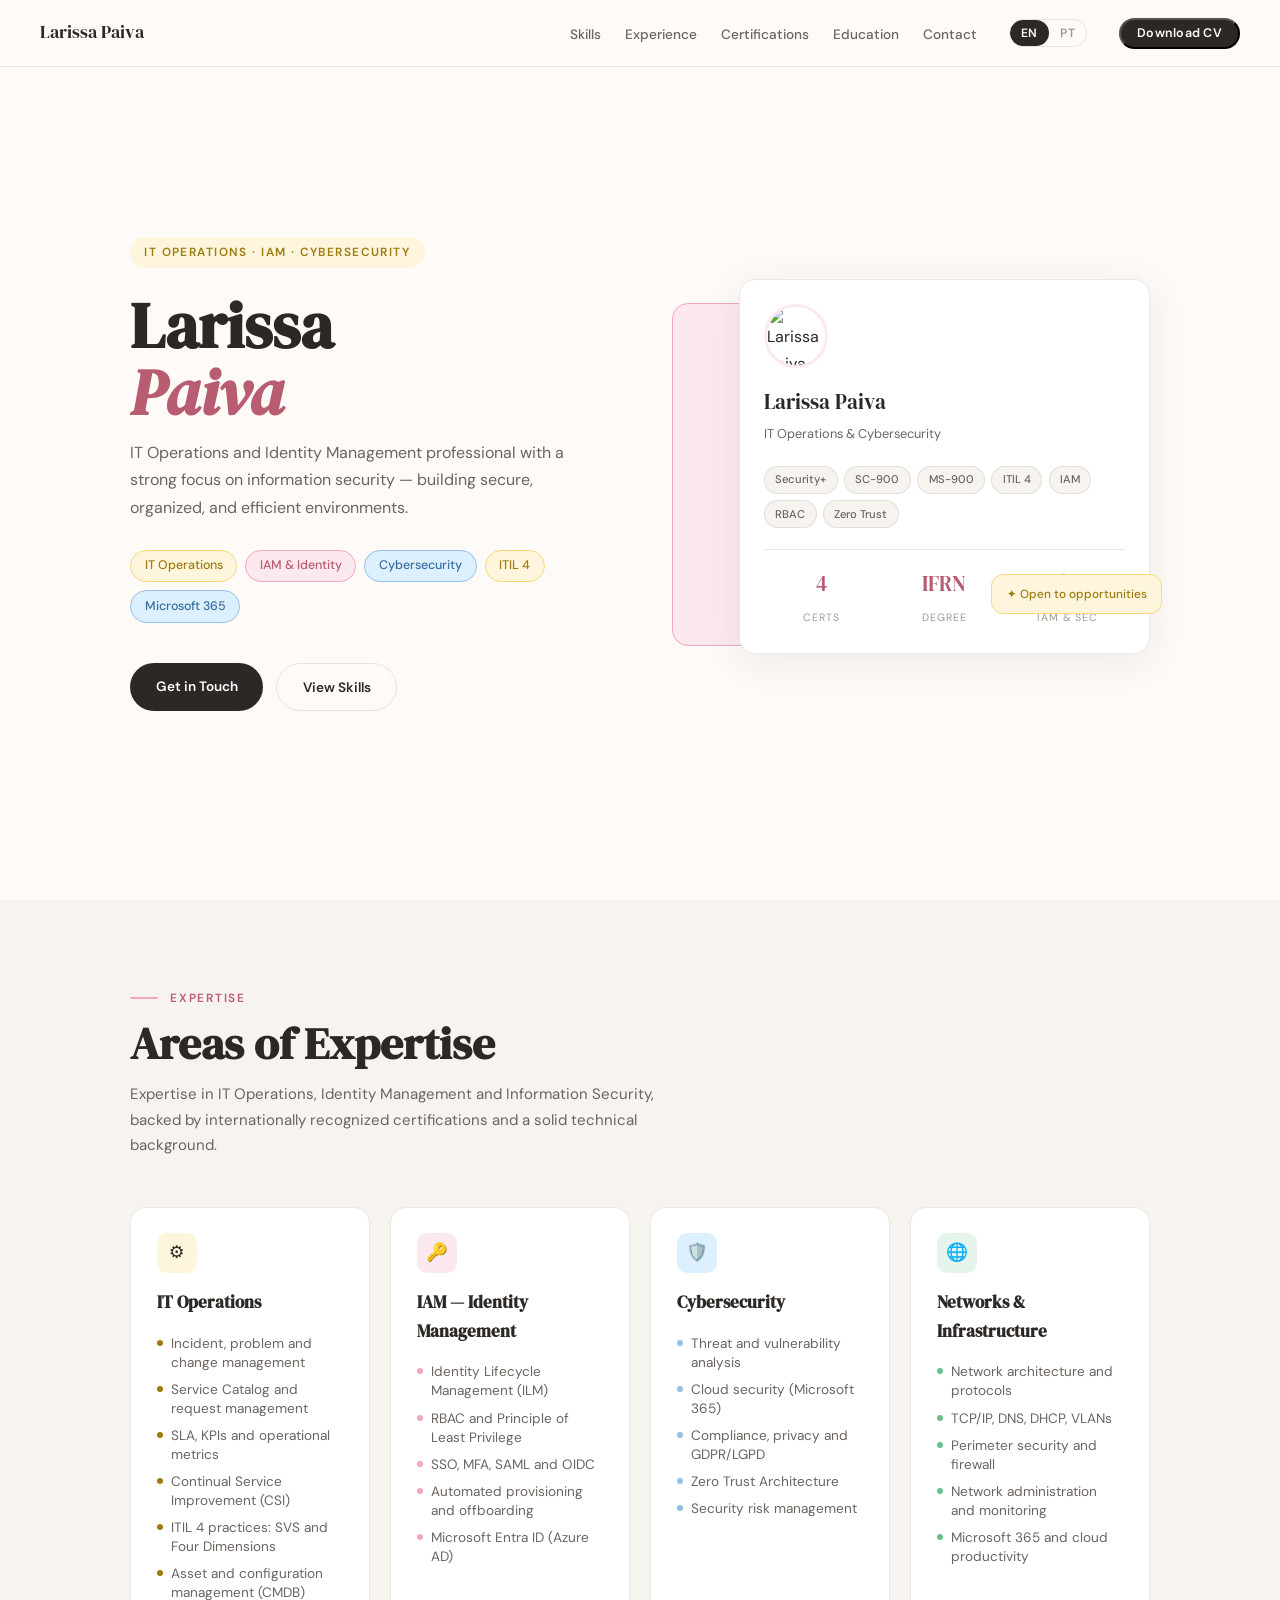
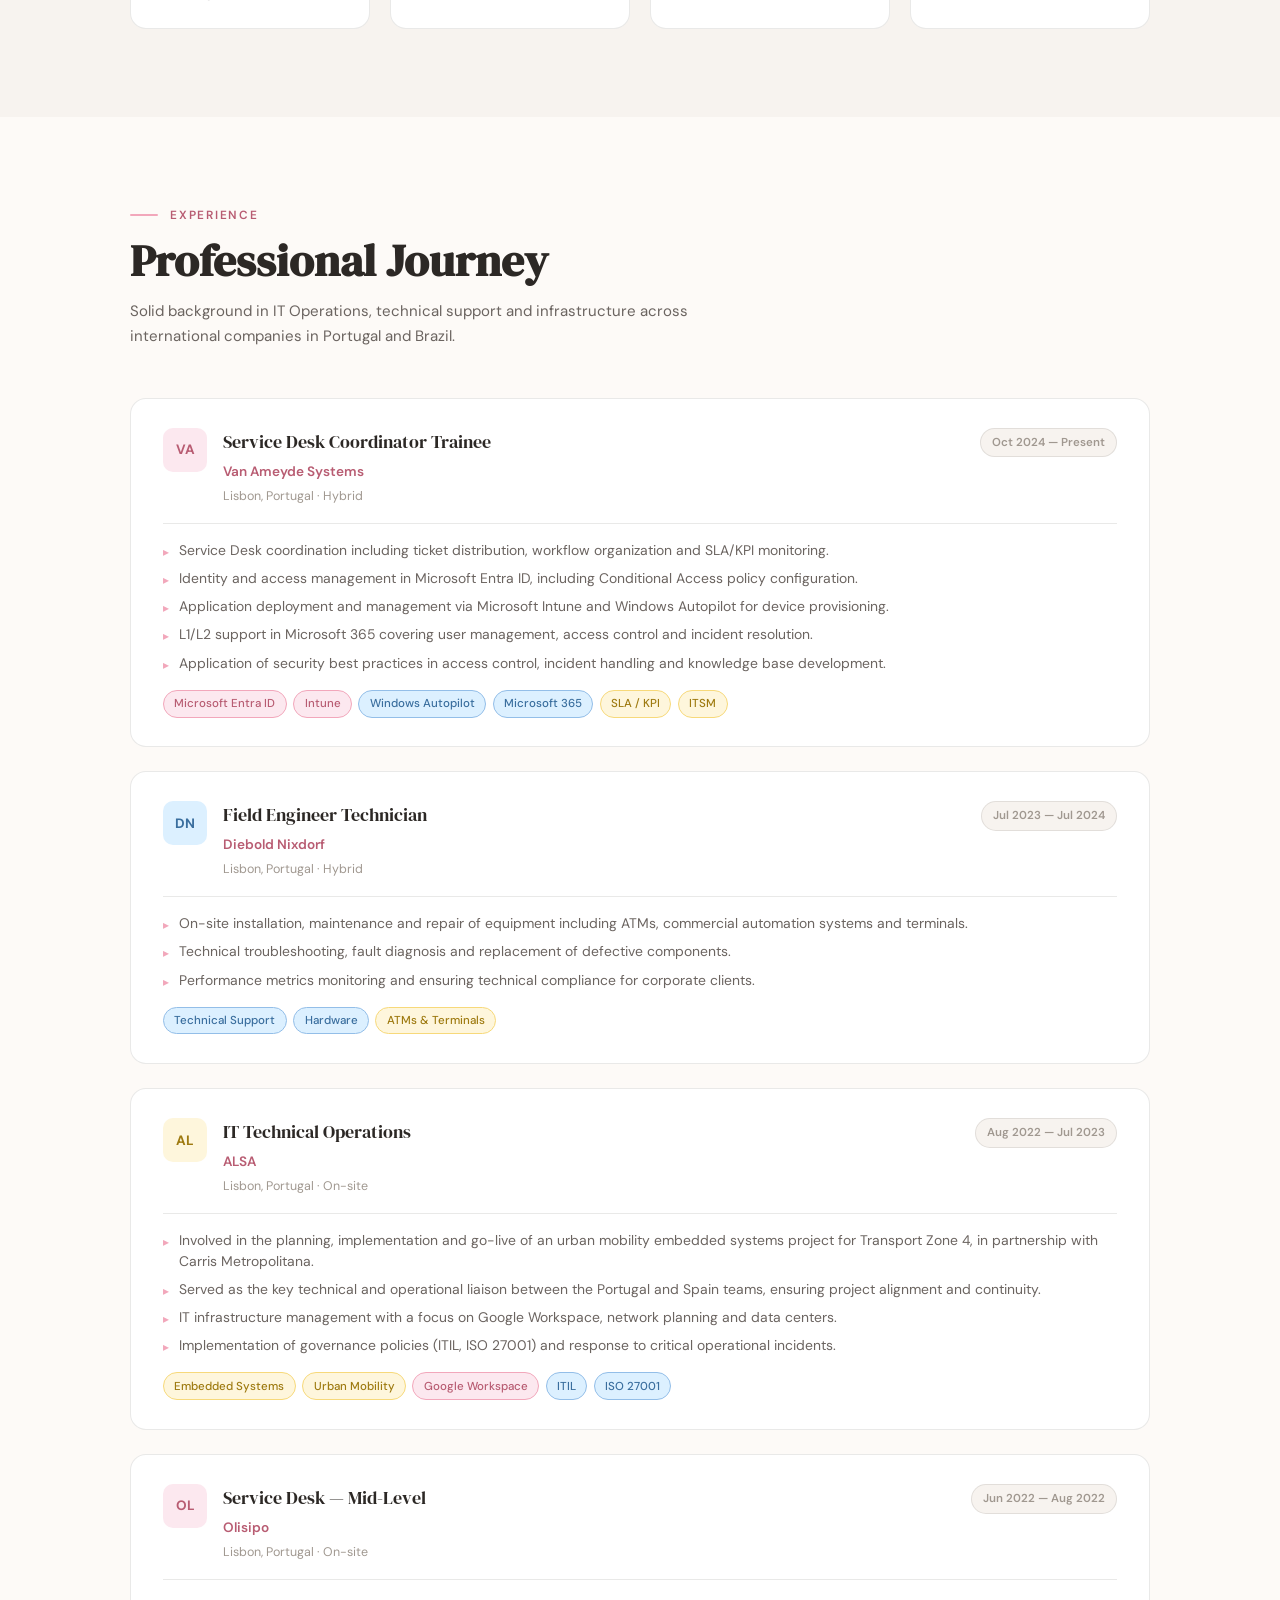
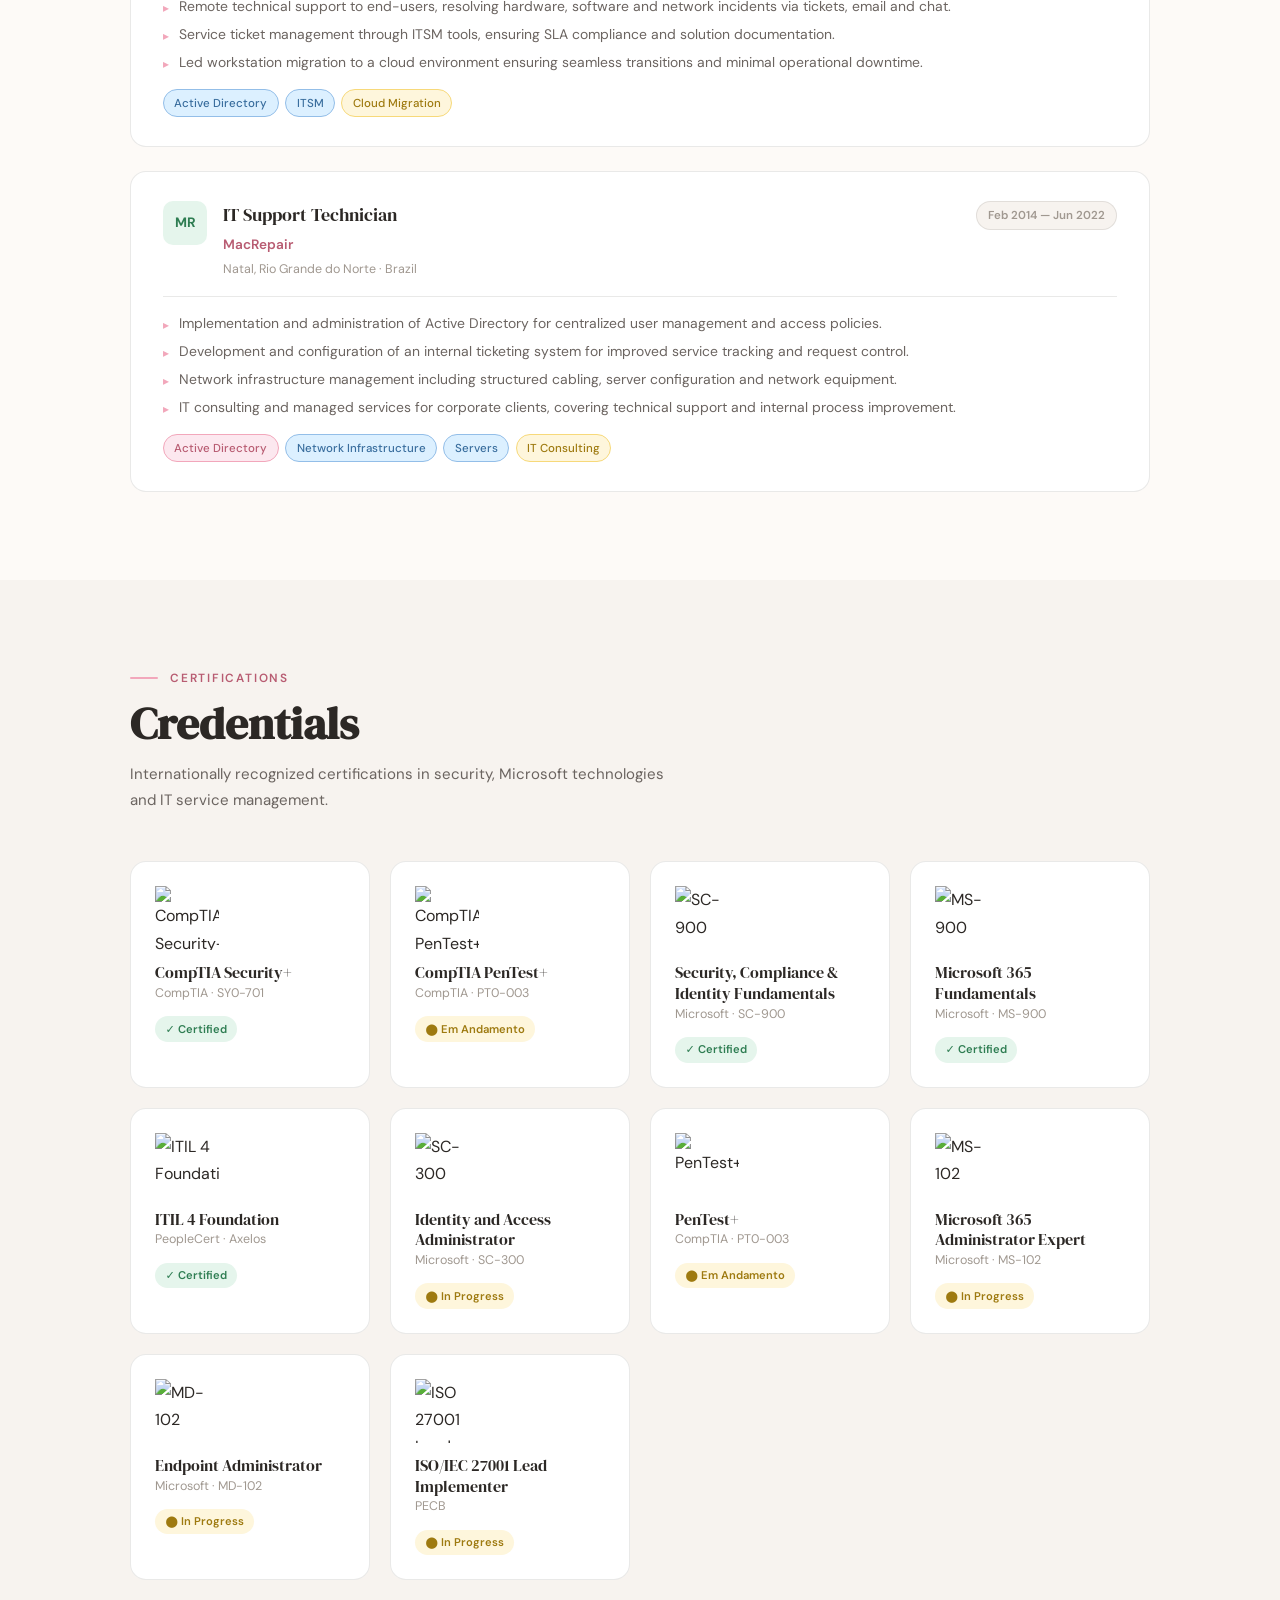
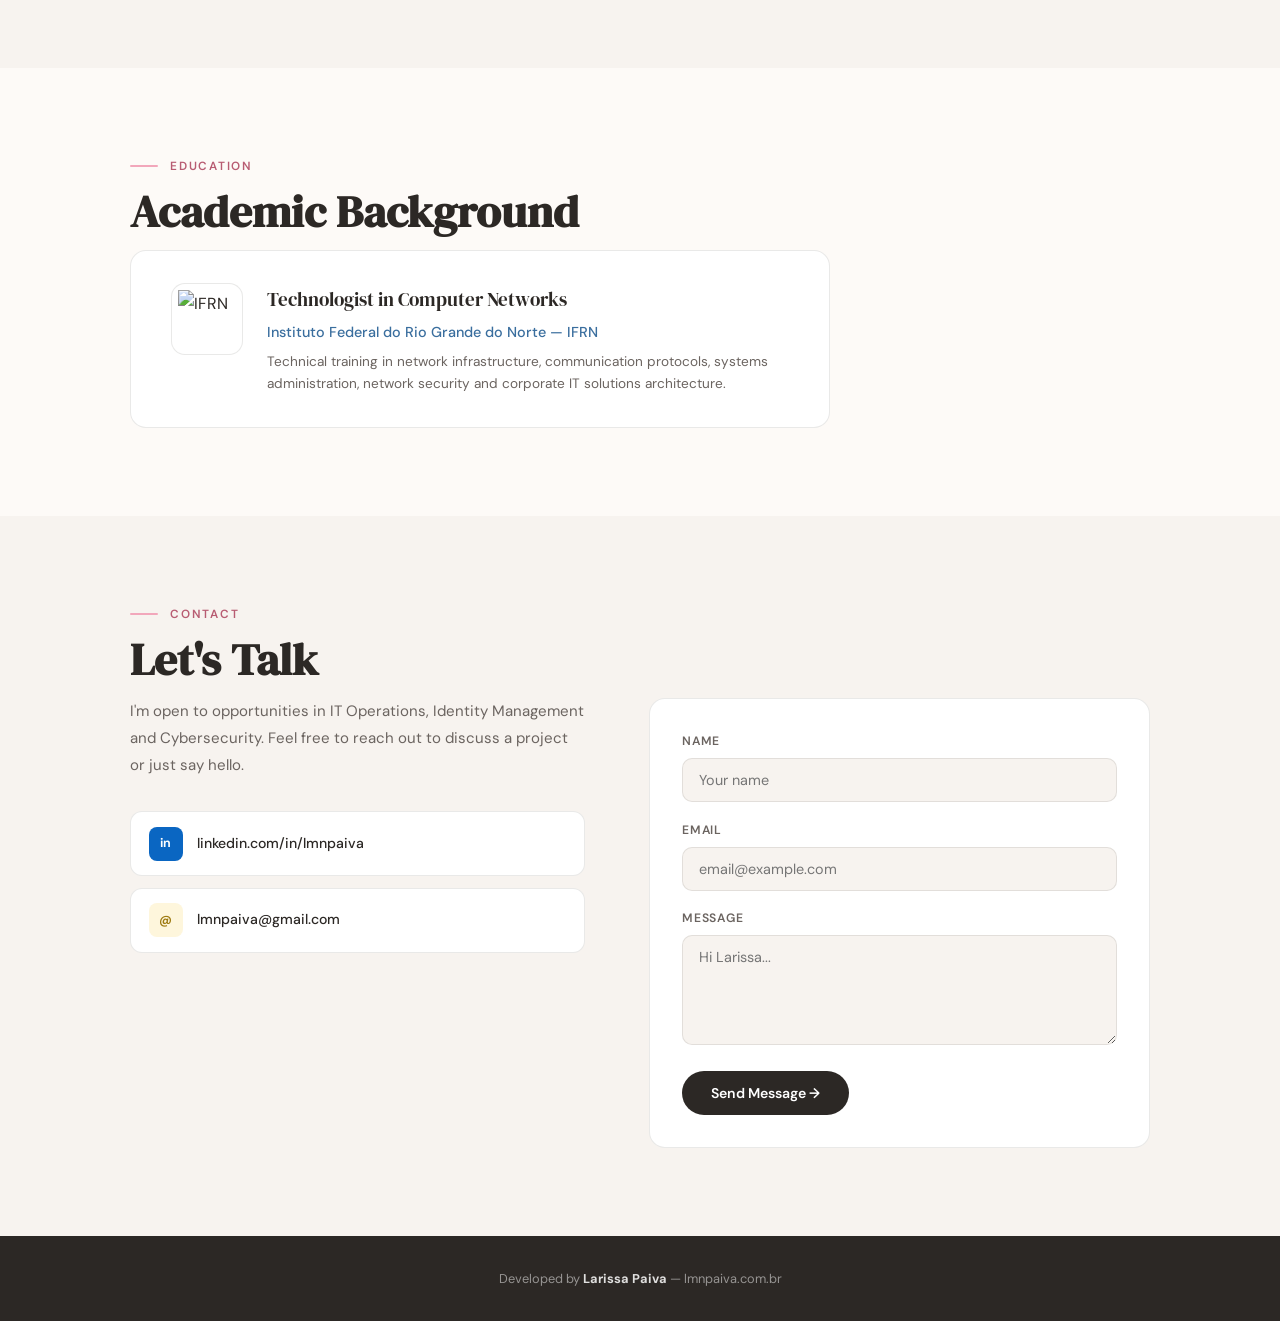
==== commit f63eb693: "Update index.html" ====
--- a/index.html
+++ b/index.html
@@ -464,6 +464,15 @@
           <span class="cert-status" data-en="✓ Certified" data-pt="✓ Certificada">✓ Certified</span>
         </a>
       </div>
+      <!-- CompTIA PenTest+ with study guide tooltip -->
+      <div class="cert-card reveal cert-tooltip">
+        <span class="cert-tooltip-text" data-en="📖 See my study guide" data-pt="📖 Veja o meu guia de estudo">📖 Veja o meu guia de estudo</span>
+        <a href="/pentester-guide" style="display:contents;text-decoration:none;color:inherit;">
+          <div class="cert-logo"><img src="https://raw.githubusercontent.com/larixa/larixa.github.io/main/CompTIA%20Pentester%2B%20Badge.png" alt="CompTIA PenTest+"></div>
+          <div><div class="cert-name">CompTIA PenTest+</div><div class="cert-issuer">CompTIA · PT0-003</div></div>
+          <span class="cert-status cert-status-progress" data-en="⬤ In Progress" data-pt="⬤ Em Andamento">⬤ Em Andamento</span>
+        </a>
+      </div>
       <div class="cert-card reveal">
         <div class="cert-logo"><img src="https://raw.githubusercontent.com/larixa/larixa.github.io/main/SC-900.png" alt="SC-900"></div>
         <div><div class="cert-name">Security, Compliance &amp; Identity Fundamentals</div><div class="cert-issuer">Microsoft · SC-900</div></div>
@@ -479,10 +488,23 @@
         <div><div class="cert-name">ITIL 4 Foundation</div><div class="cert-issuer">PeopleCert · Axelos</div></div>
         <span class="cert-status" data-en="✓ Certified" data-pt="✓ Certificada">✓ Certified</span>
       </div>
-      <div class="cert-card reveal">
-        <div class="cert-logo"><img src="https://raw.githubusercontent.com/larixa/larixa.github.io/main/SC-300%20Badge.png" alt="SC-300"></div>
-        <div><div class="cert-name">Identity and Access Administrator</div><div class="cert-issuer">Microsoft · SC-300</div></div>
-        <span class="cert-status cert-status-progress" data-en="⬤ In Progress" data-pt="⬤ Em Andamento">⬤ In Progress</span>
+      <!-- SC-300 with study guide tooltip -->
+      <div class="cert-card reveal cert-tooltip">
+        <span class="cert-tooltip-text" data-en="📖 See my study guide" data-pt="📖 Veja o meu guia de estudo">📖 Veja o meu guia de estudo</span>
+        <a href="/sc-300-guide.html" style="display:contents;text-decoration:none;color:inherit;">
+          <div class="cert-logo"><img src="https://raw.githubusercontent.com/larixa/larixa.github.io/main/SC-300%20Badge.png" alt="SC-300"></div>
+          <div><div class="cert-name">Identity and Access Administrator</div><div class="cert-issuer">Microsoft · SC-300</div></div>
+          <span class="cert-status cert-status-progress" data-en="⬤ In Progress" data-pt="⬤ Em Andamento">⬤ In Progress</span>
+        </a>
+      </div>
+      <!-- CompTIA PenTest+ with study guide tooltip -->
+      <div class="cert-card reveal cert-tooltip">
+        <span class="cert-tooltip-text" data-en="📖 See my study guide" data-pt="📖 Veja o meu guia de estudo">📖 Veja o meu guia de estudo</span>
+        <a href="/pentester-guide" style="display:contents;text-decoration:none;color:inherit;">
+          <div class="cert-logo"><img src="https://raw.githubusercontent.com/larixa/larixa.github.io/main/CompTIA%20Pentester%2B%20Badge.png" alt="PenTest+"></div>
+          <div><div class="cert-name">PenTest+</div><div class="cert-issuer">CompTIA · PT0-003</div></div>
+          <span class="cert-status cert-status-progress" data-en="⬤ In Progress" data-pt="⬤ Em Andamento">⬤ Em Andamento</span>
+        </a>
       </div>
       <div class="cert-card reveal">
         <div class="cert-logo"><img src="https://raw.githubusercontent.com/larixa/larixa.github.io/main/MS-102.png" alt="MS-102"></div>
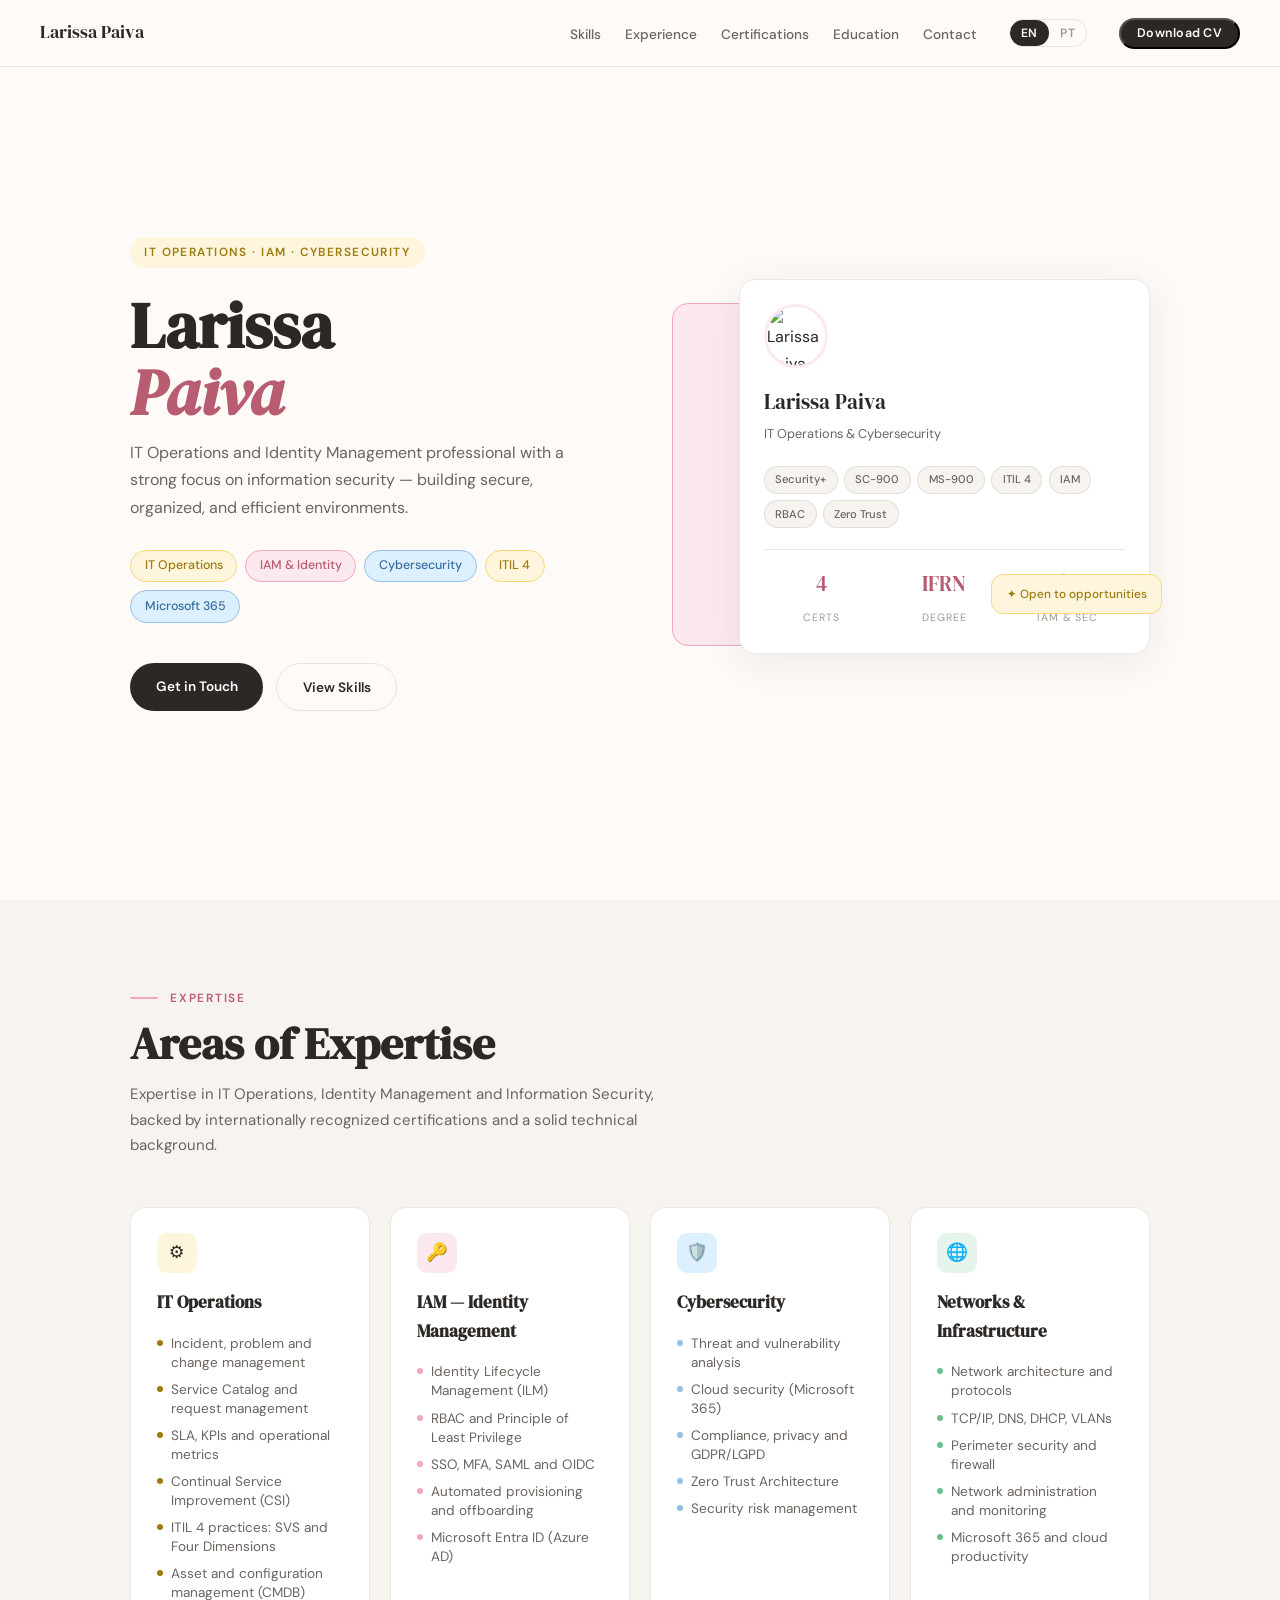
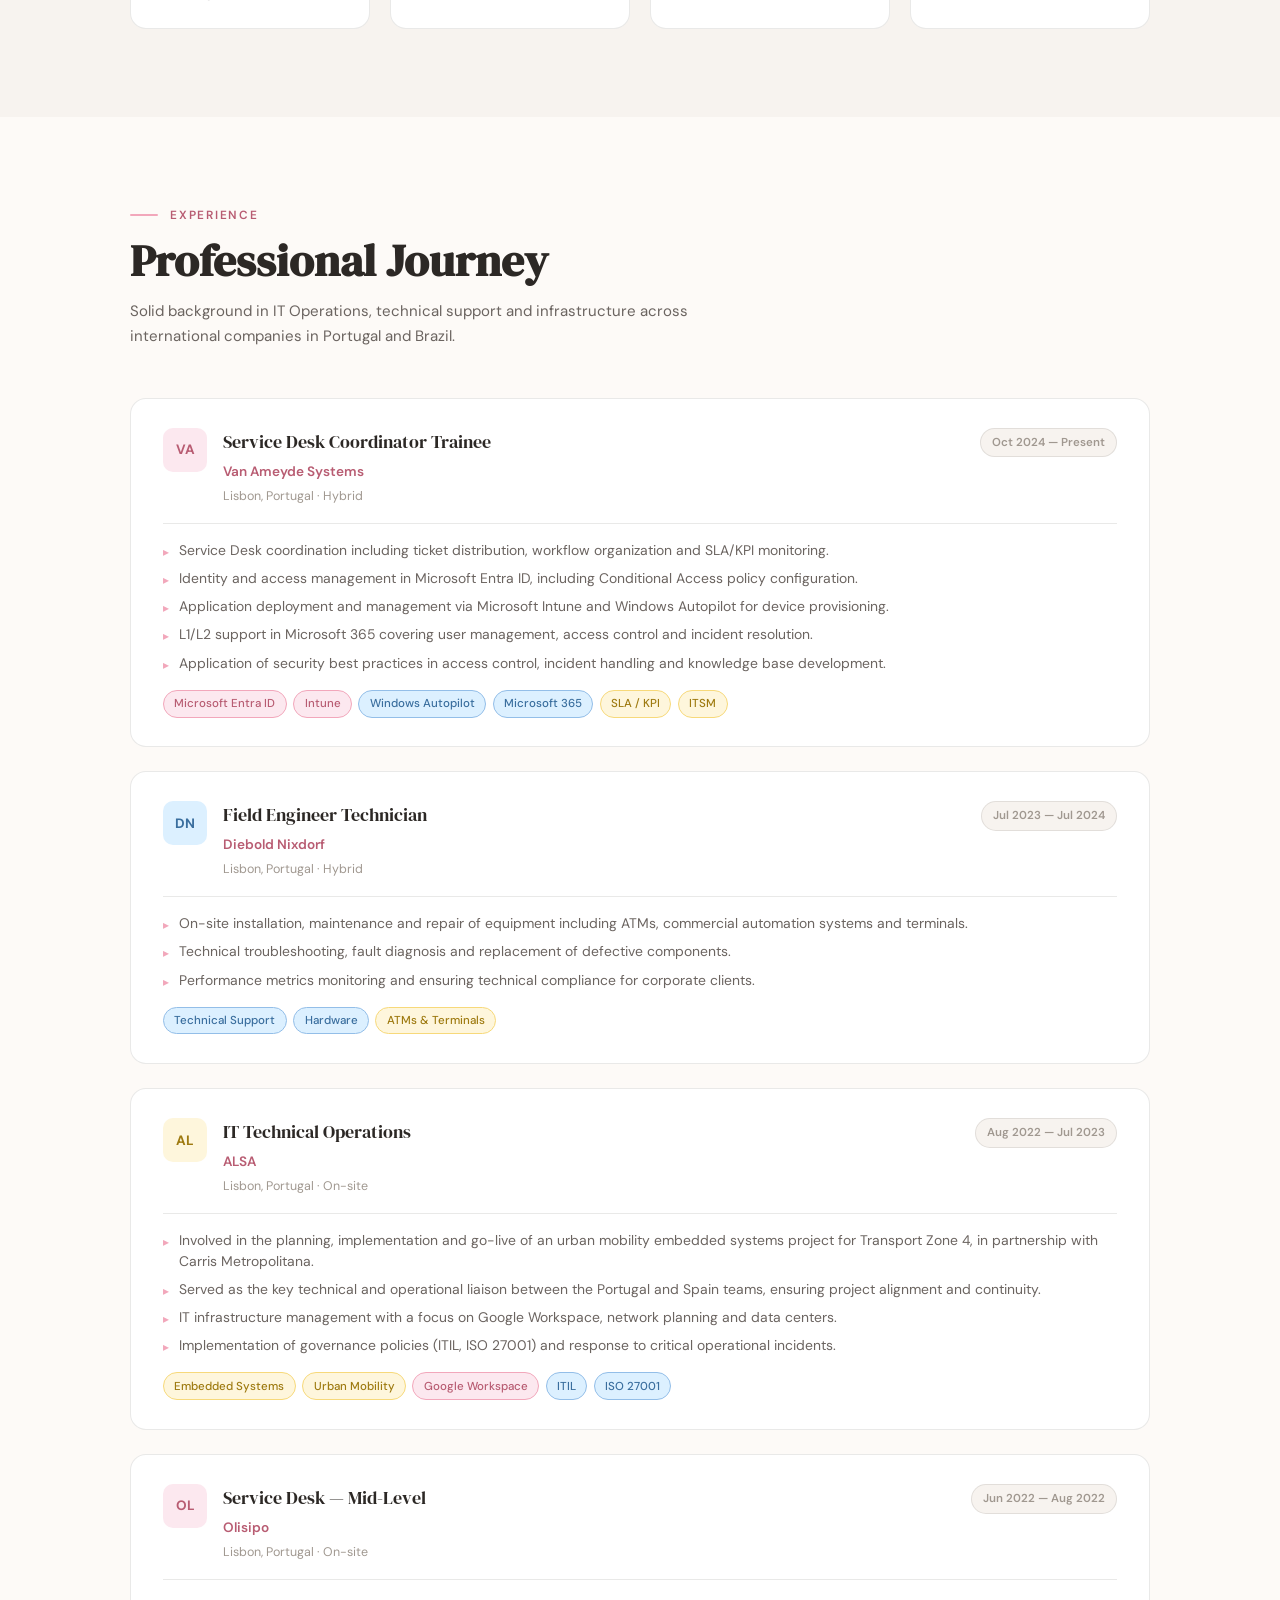
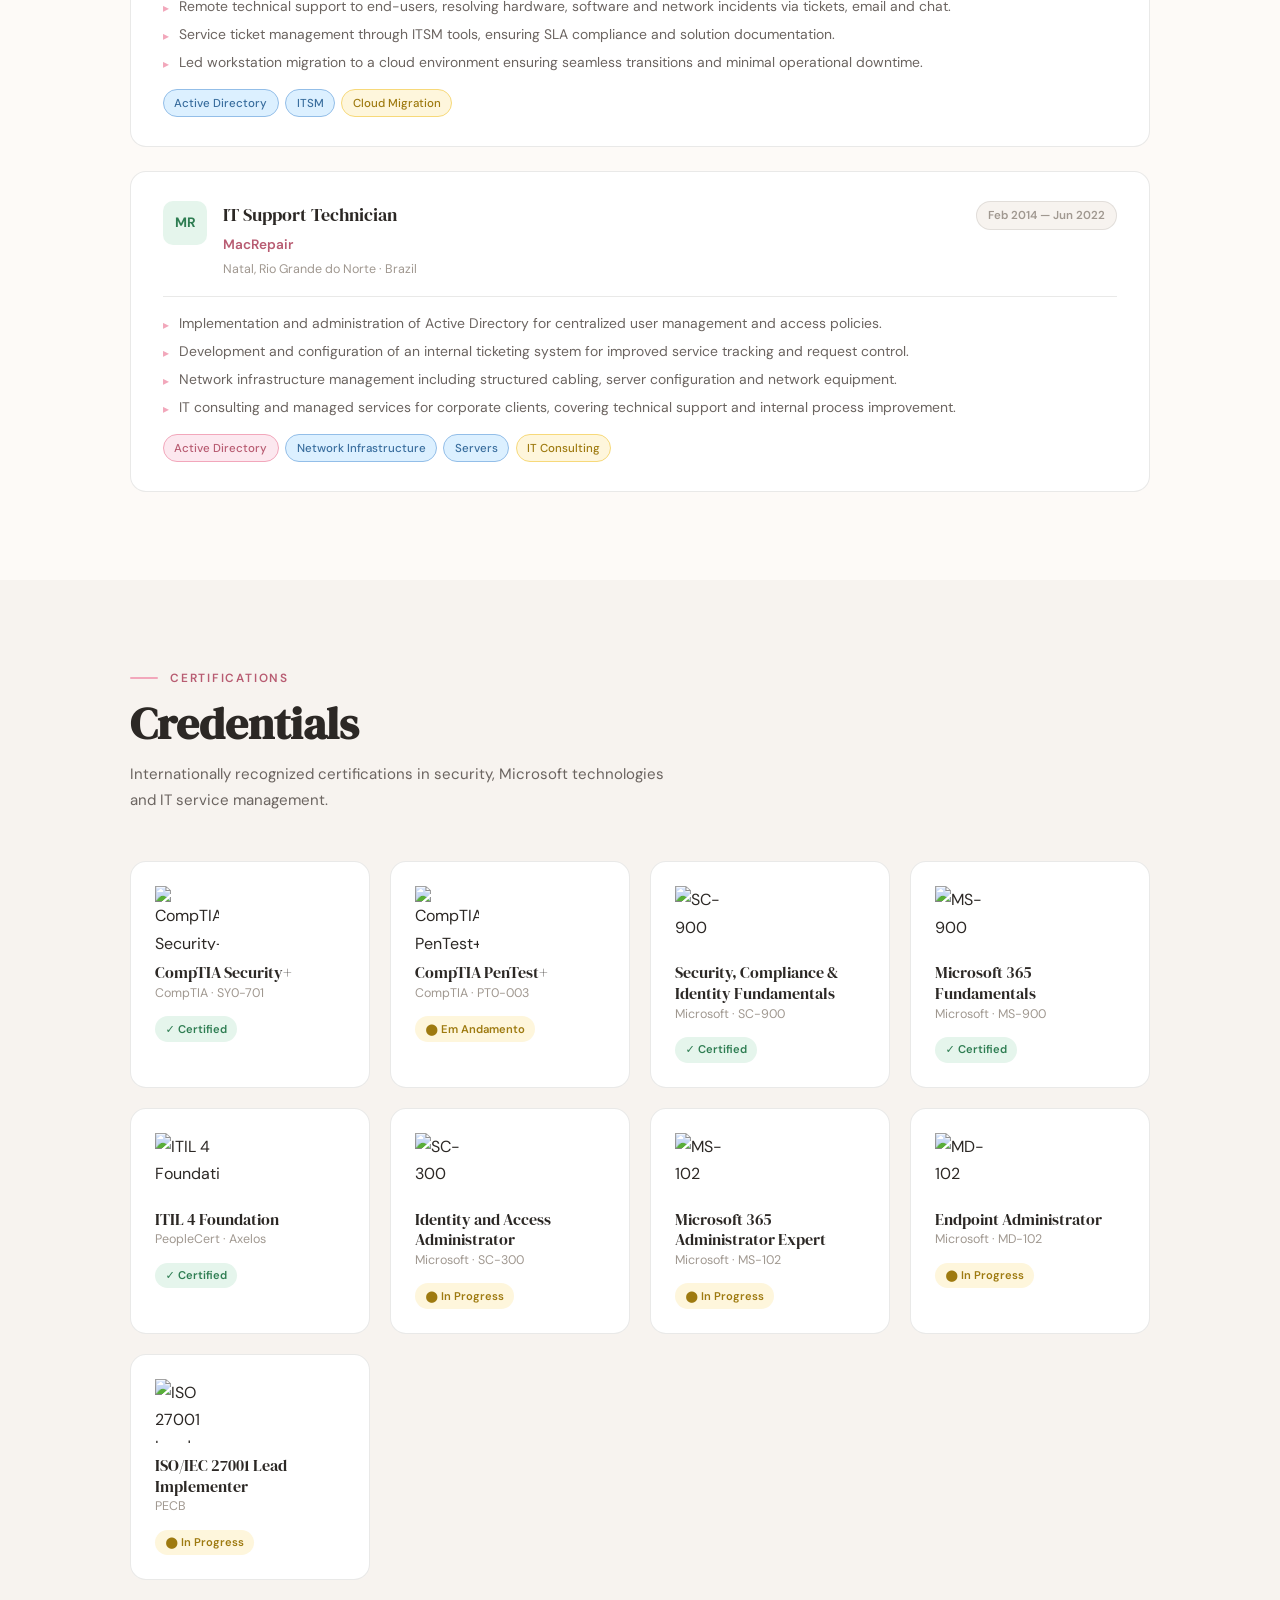
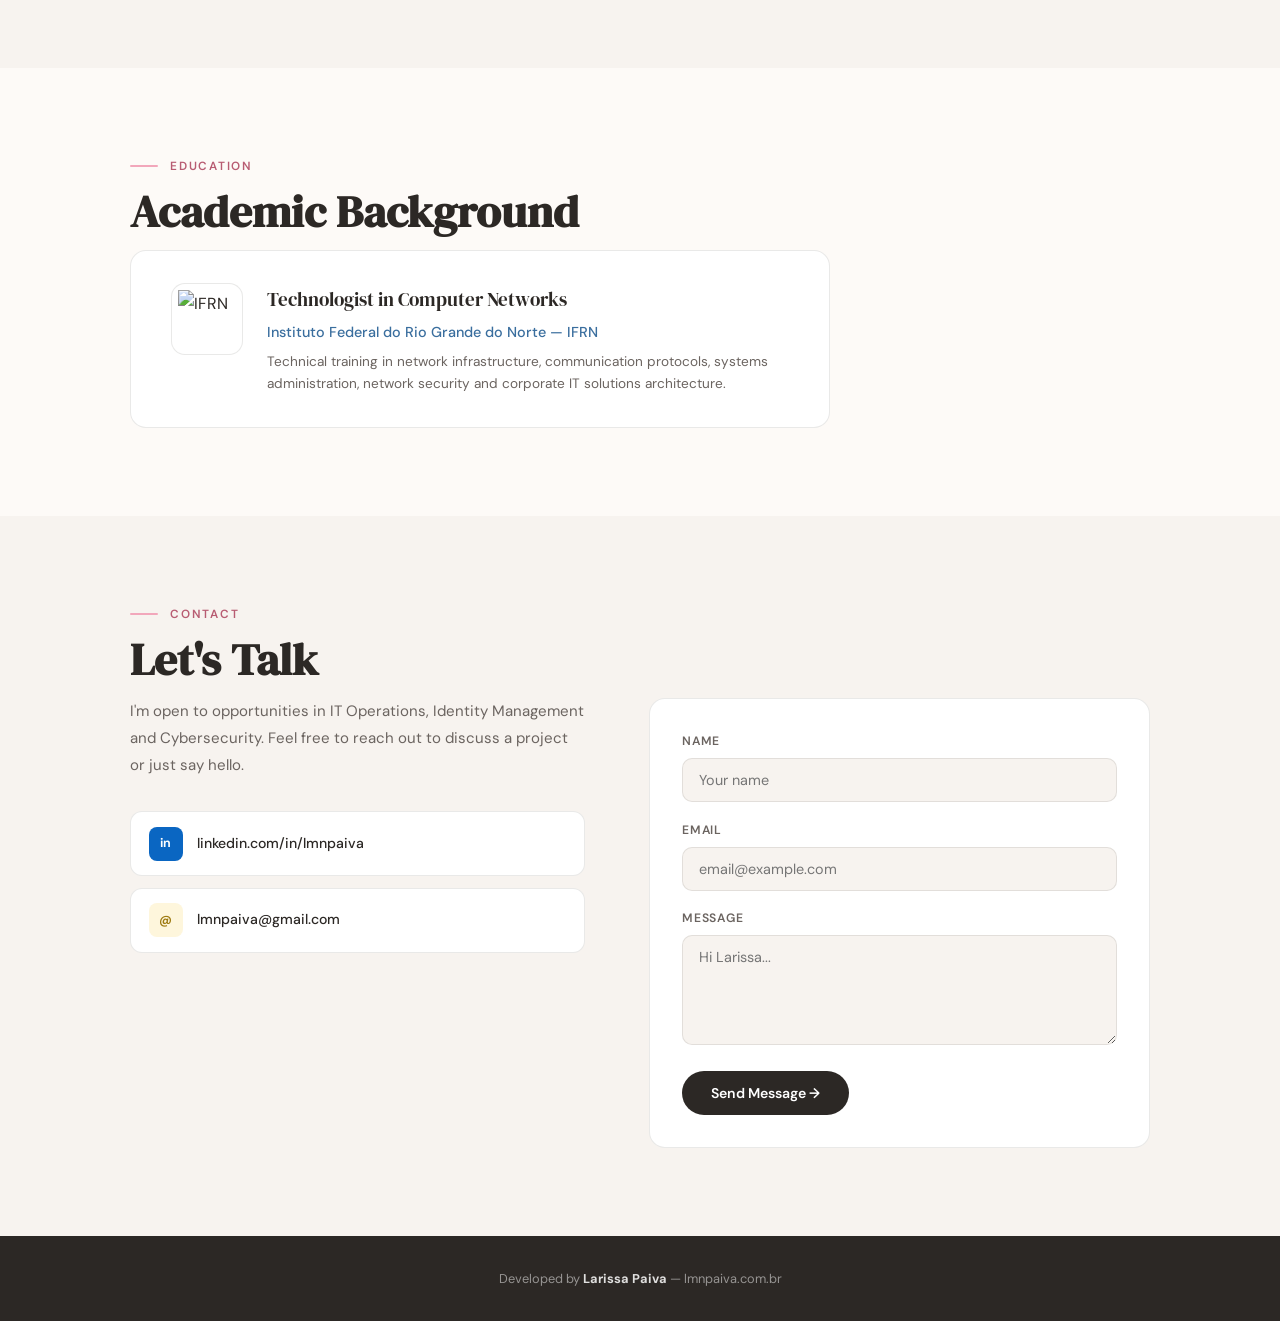
==== commit 78e359cc: "Update index.html" ====
--- a/index.html
+++ b/index.html
@@ -497,15 +497,7 @@
           <span class="cert-status cert-status-progress" data-en="⬤ In Progress" data-pt="⬤ Em Andamento">⬤ In Progress</span>
         </a>
       </div>
-      <!-- CompTIA PenTest+ with study guide tooltip -->
-      <div class="cert-card reveal cert-tooltip">
-        <span class="cert-tooltip-text" data-en="📖 See my study guide" data-pt="📖 Veja o meu guia de estudo">📖 Veja o meu guia de estudo</span>
-        <a href="/pentester-guide" style="display:contents;text-decoration:none;color:inherit;">
-          <div class="cert-logo"><img src="https://raw.githubusercontent.com/larixa/larixa.github.io/main/CompTIA%20Pentester%2B%20Badge.png" alt="PenTest+"></div>
-          <div><div class="cert-name">PenTest+</div><div class="cert-issuer">CompTIA · PT0-003</div></div>
-          <span class="cert-status cert-status-progress" data-en="⬤ In Progress" data-pt="⬤ Em Andamento">⬤ Em Andamento</span>
-        </a>
-      </div>
+
       <div class="cert-card reveal">
         <div class="cert-logo"><img src="https://raw.githubusercontent.com/larixa/larixa.github.io/main/MS-102.png" alt="MS-102"></div>
         <div><div class="cert-name">Microsoft 365 Administrator Expert</div><div class="cert-issuer">Microsoft · MS-102</div></div>
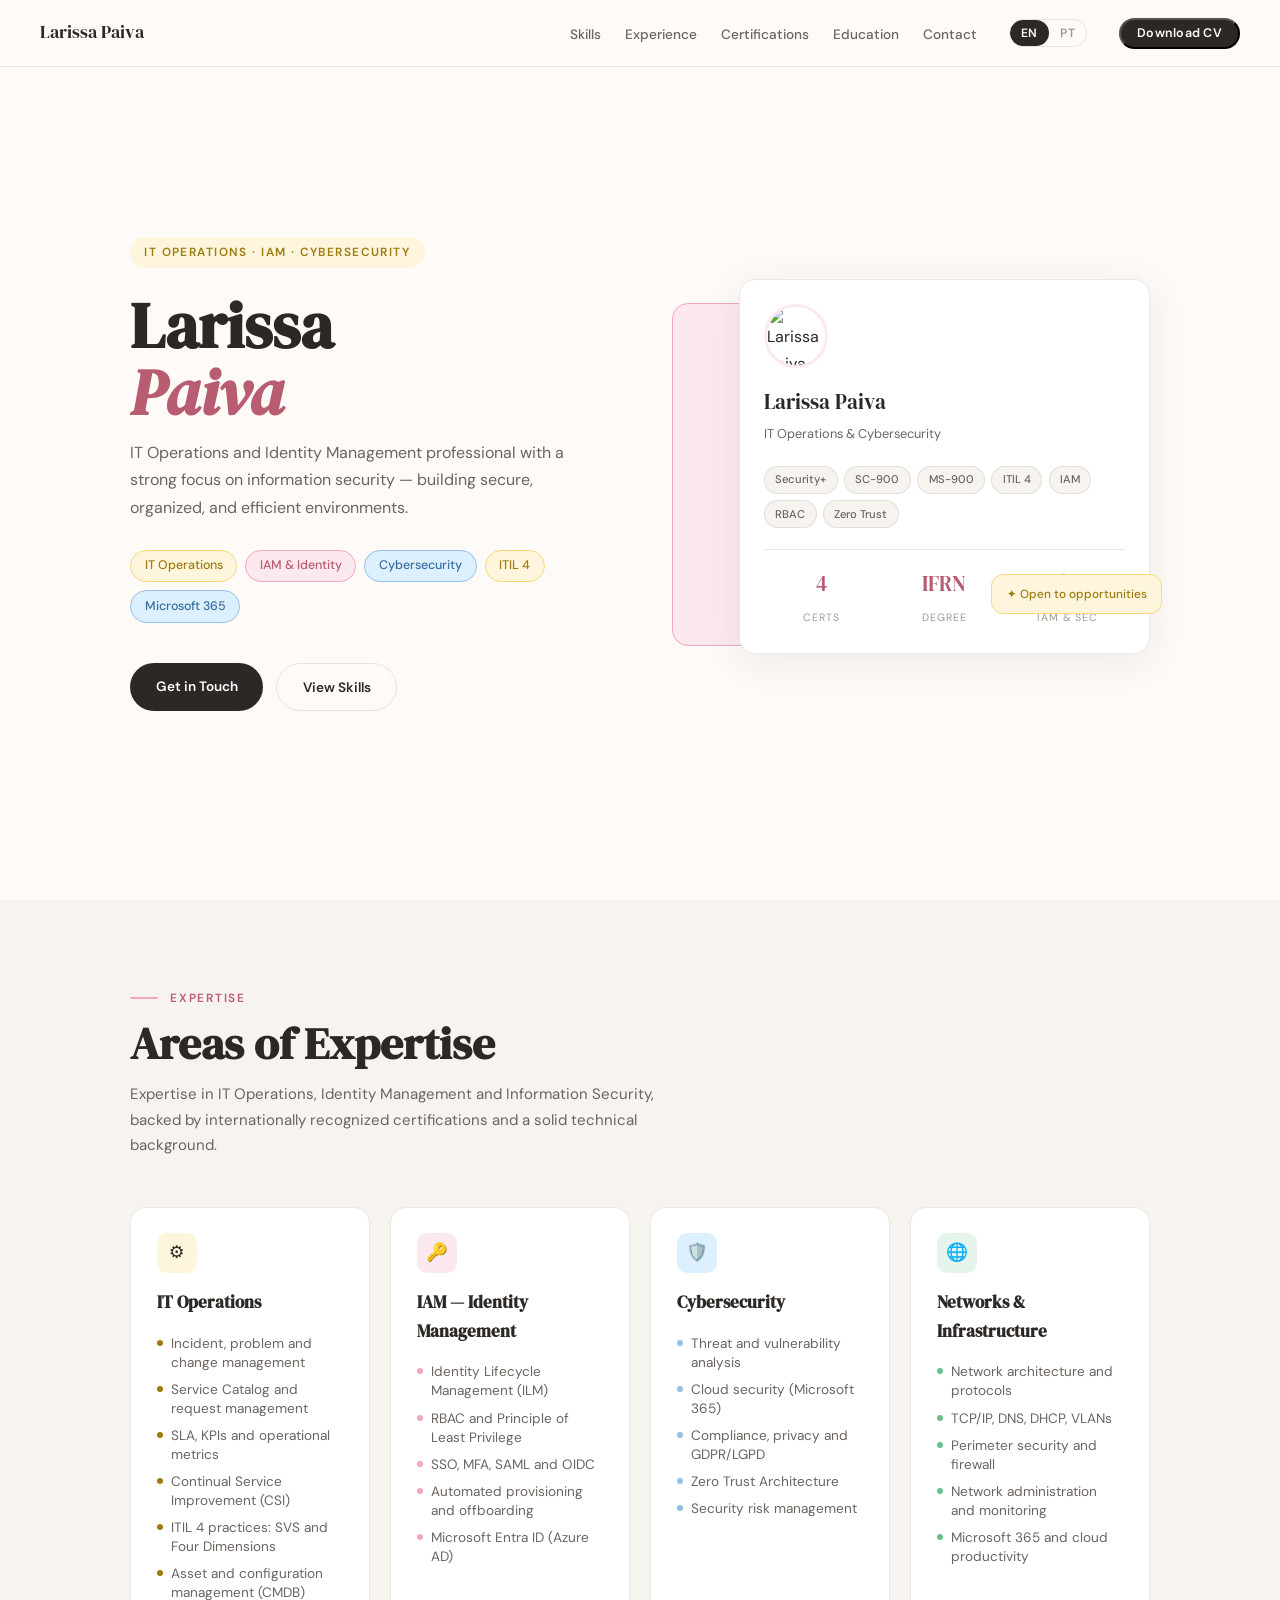
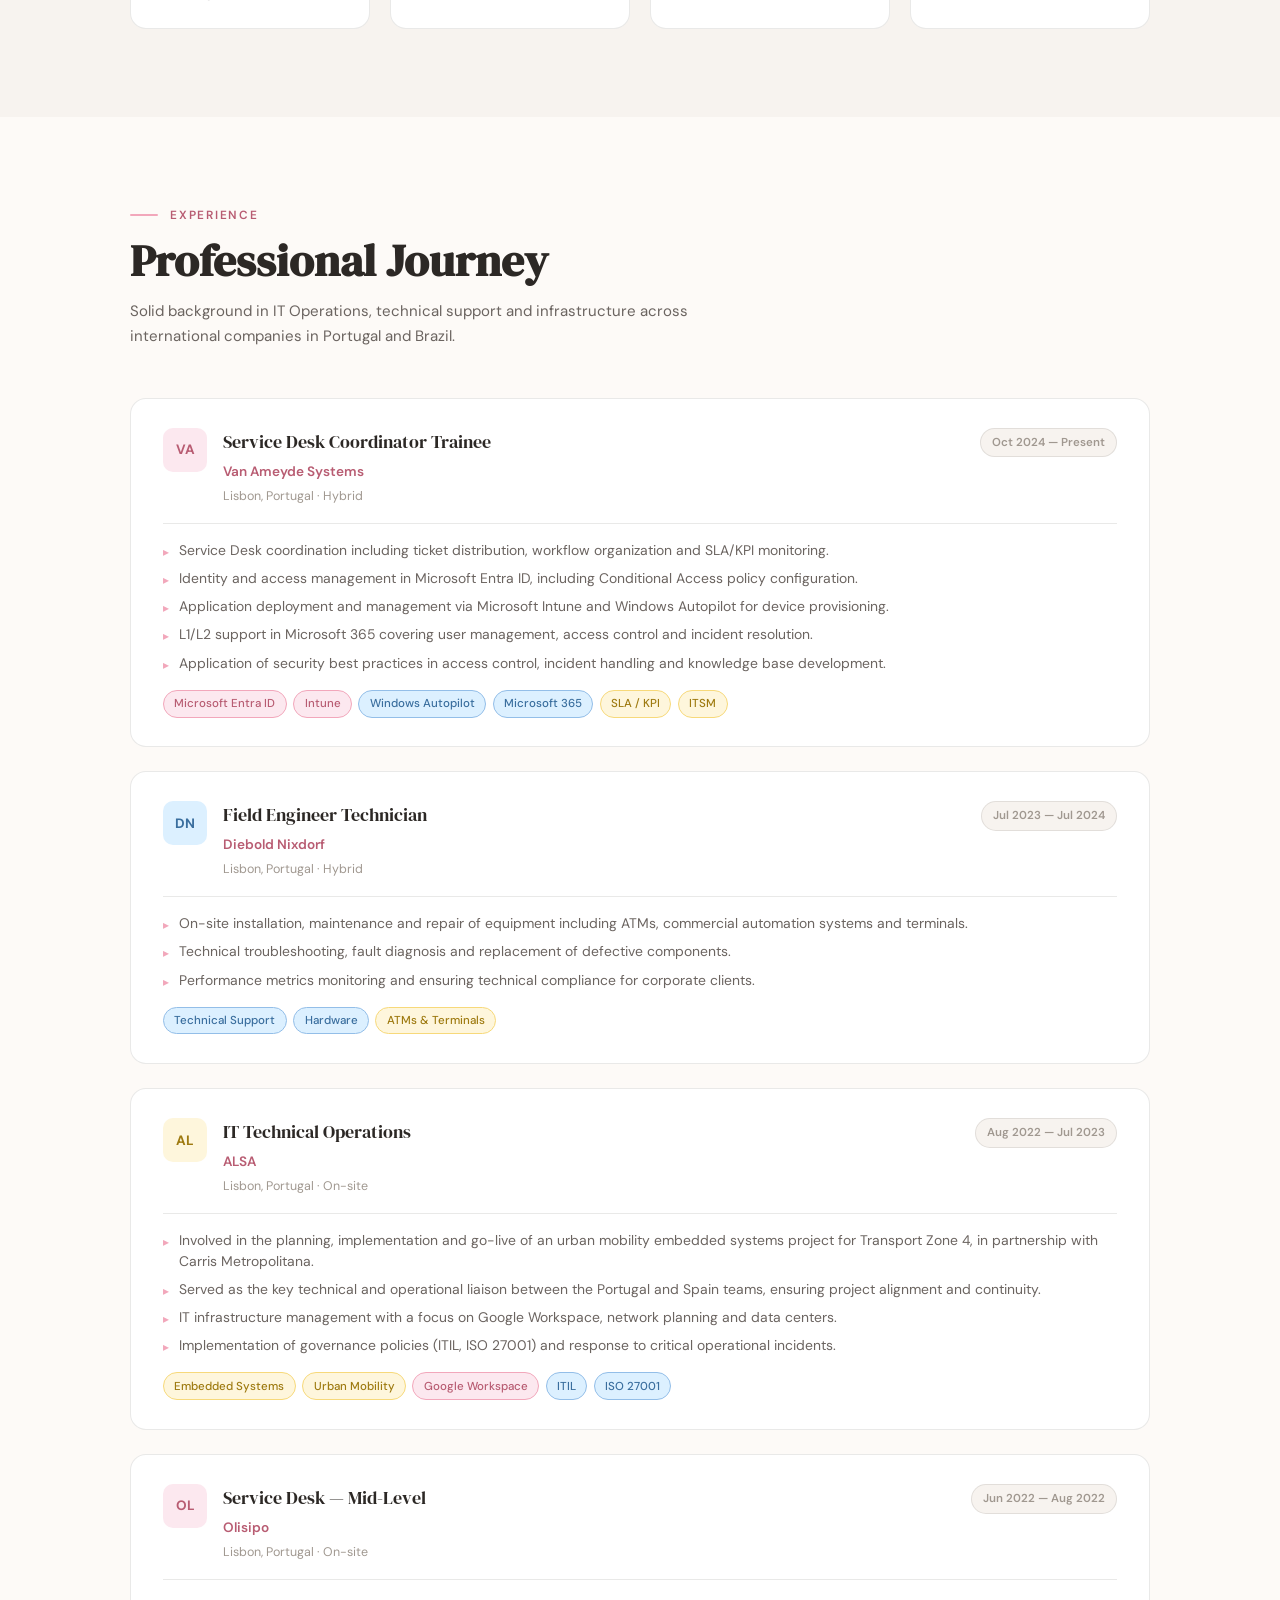
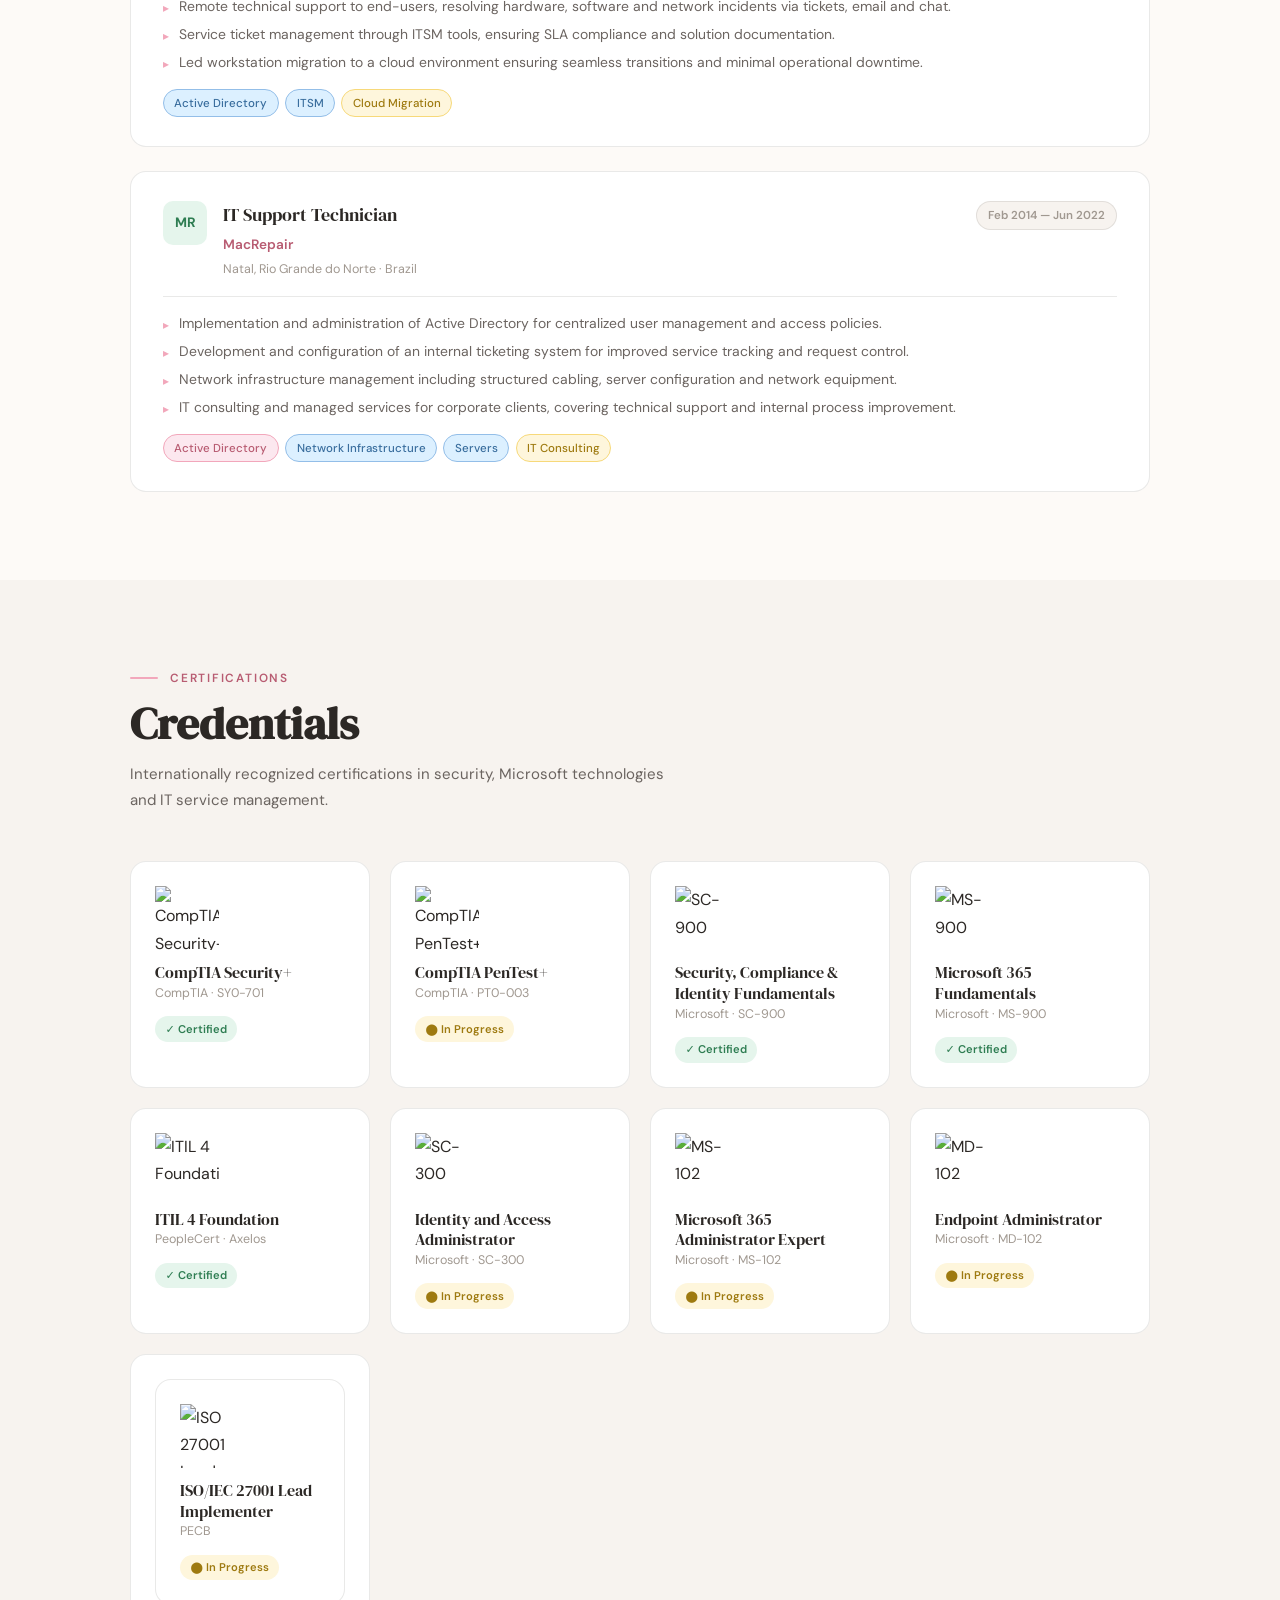
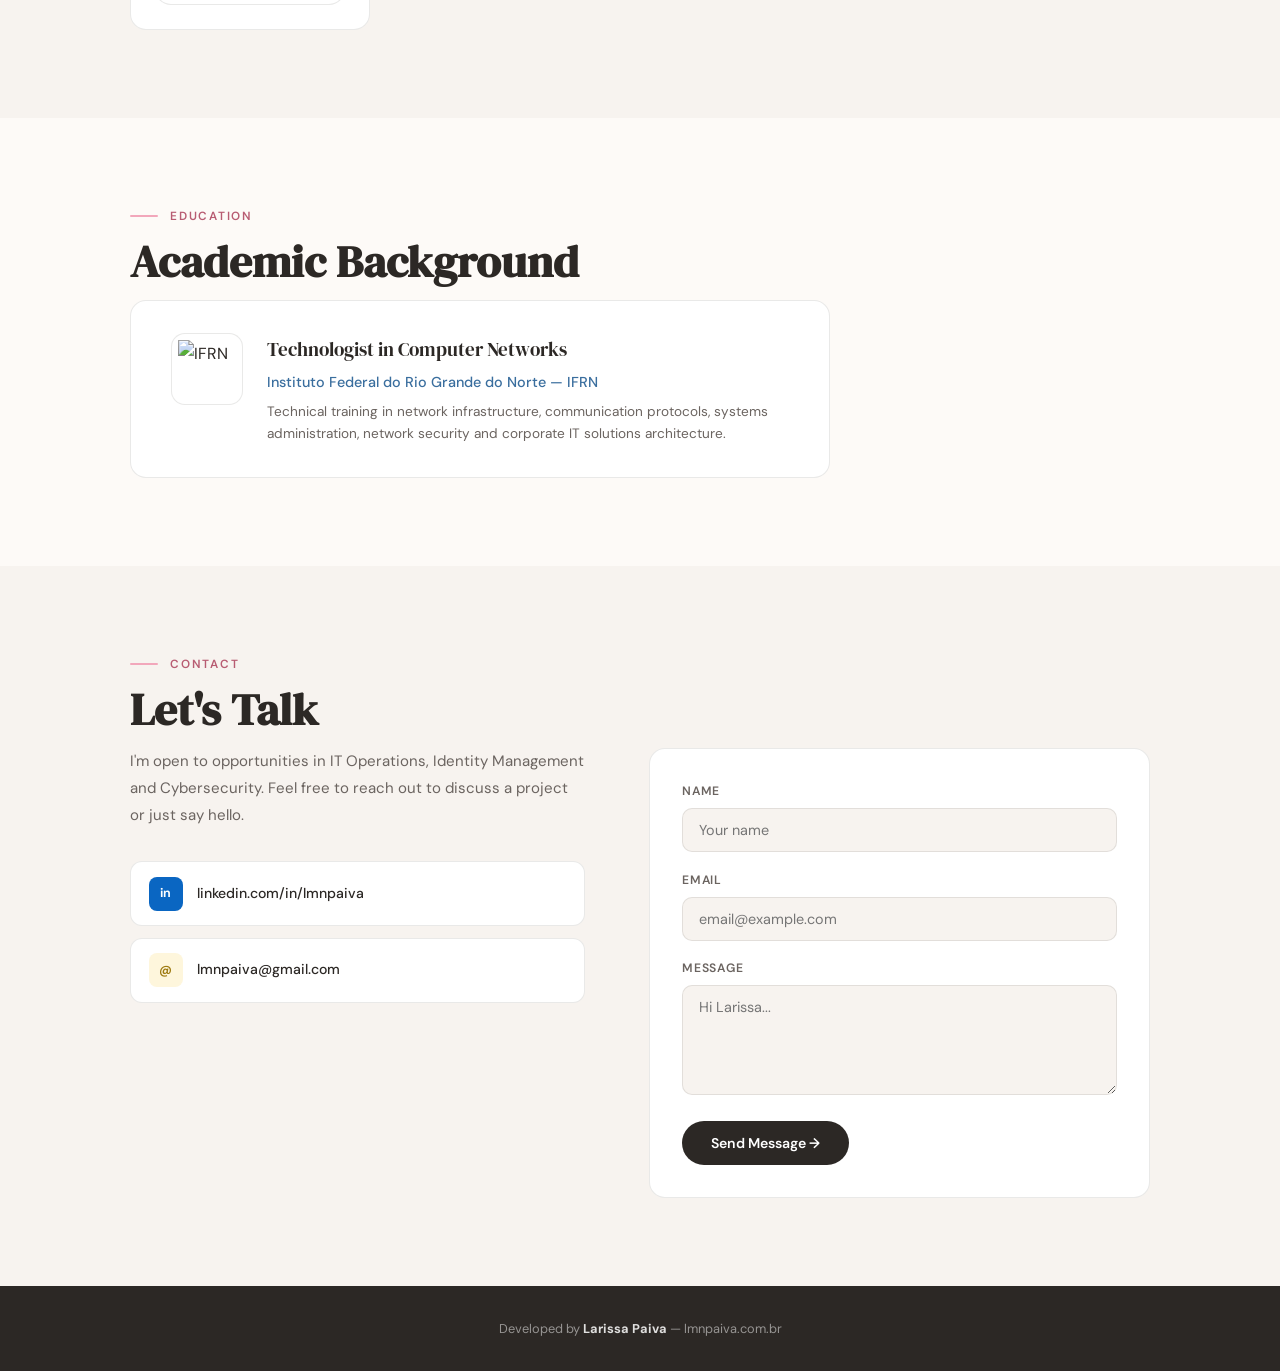
==== commit 81e9c995: "Update index.html" ====
--- a/index.html
+++ b/index.html
@@ -467,10 +467,10 @@
       <!-- CompTIA PenTest+ with study guide tooltip -->
       <div class="cert-card reveal cert-tooltip">
         <span class="cert-tooltip-text" data-en="📖 See my study guide" data-pt="📖 Veja o meu guia de estudo">📖 Veja o meu guia de estudo</span>
-        <a href="/pentester-guide" style="display:contents;text-decoration:none;color:inherit;">
+        <a href="/pentester-guide.html" style="display:contents;text-decoration:none;color:inherit;">
           <div class="cert-logo"><img src="https://raw.githubusercontent.com/larixa/larixa.github.io/main/CompTIA%20Pentester%2B%20Badge.png" alt="CompTIA PenTest+"></div>
           <div><div class="cert-name">CompTIA PenTest+</div><div class="cert-issuer">CompTIA · PT0-003</div></div>
-          <span class="cert-status cert-status-progress" data-en="⬤ In Progress" data-pt="⬤ Em Andamento">⬤ Em Andamento</span>
+          <span class="cert-status cert-status-progress" data-en="⬤ In Progress" data-pt="⬤ Em Andamento">⬤ In Progress</span>
         </a>
       </div>
       <div class="cert-card reveal">
@@ -509,9 +509,14 @@
         <span class="cert-status cert-status-progress" data-en="⬤ In Progress" data-pt="⬤ Em Andamento">⬤ In Progress</span>
       </div>
       <div class="cert-card reveal">
-        <div class="cert-logo"><img src="https://raw.githubusercontent.com/larixa/larixa.github.io/main/Lead%20Implementer.png" alt="ISO 27001 Lead Implementer"></div>
-        <div><div class="cert-name">ISO/IEC 27001 Lead Implementer</div><div class="cert-issuer">PECB</div></div>
-        <span class="cert-status cert-status-progress" data-en="⬤ In Progress" data-pt="⬤ Em Andamento">⬤ In Progress</span>
+        <!-- ISO 27001 with study guide tooltip -->
+      <div class="cert-card reveal cert-tooltip">
+        <span class="cert-tooltip-text" data-en="📖 See my study guide" data-pt="📖 Veja o meu guia de estudo">📖 See my study guide</span>
+        <a href="/iso27001-guide.html" style="display:contents;text-decoration:none;color:inherit;">
+          <div class="cert-logo"><img src="https://raw.githubusercontent.com/larixa/larixa.github.io/main/Lead%20Implementer.png" alt="ISO 27001 Lead Implementer"></div>
+          <div><div class="cert-name">ISO/IEC 27001 Lead Implementer</div><div class="cert-issuer">PECB</div></div>
+          <span class="cert-status cert-status-progress" data-en="⬤ In Progress" data-pt="⬤ Em Andamento">⬤ In Progress</span>
+        </a>
       </div>
     </div>
   </div>
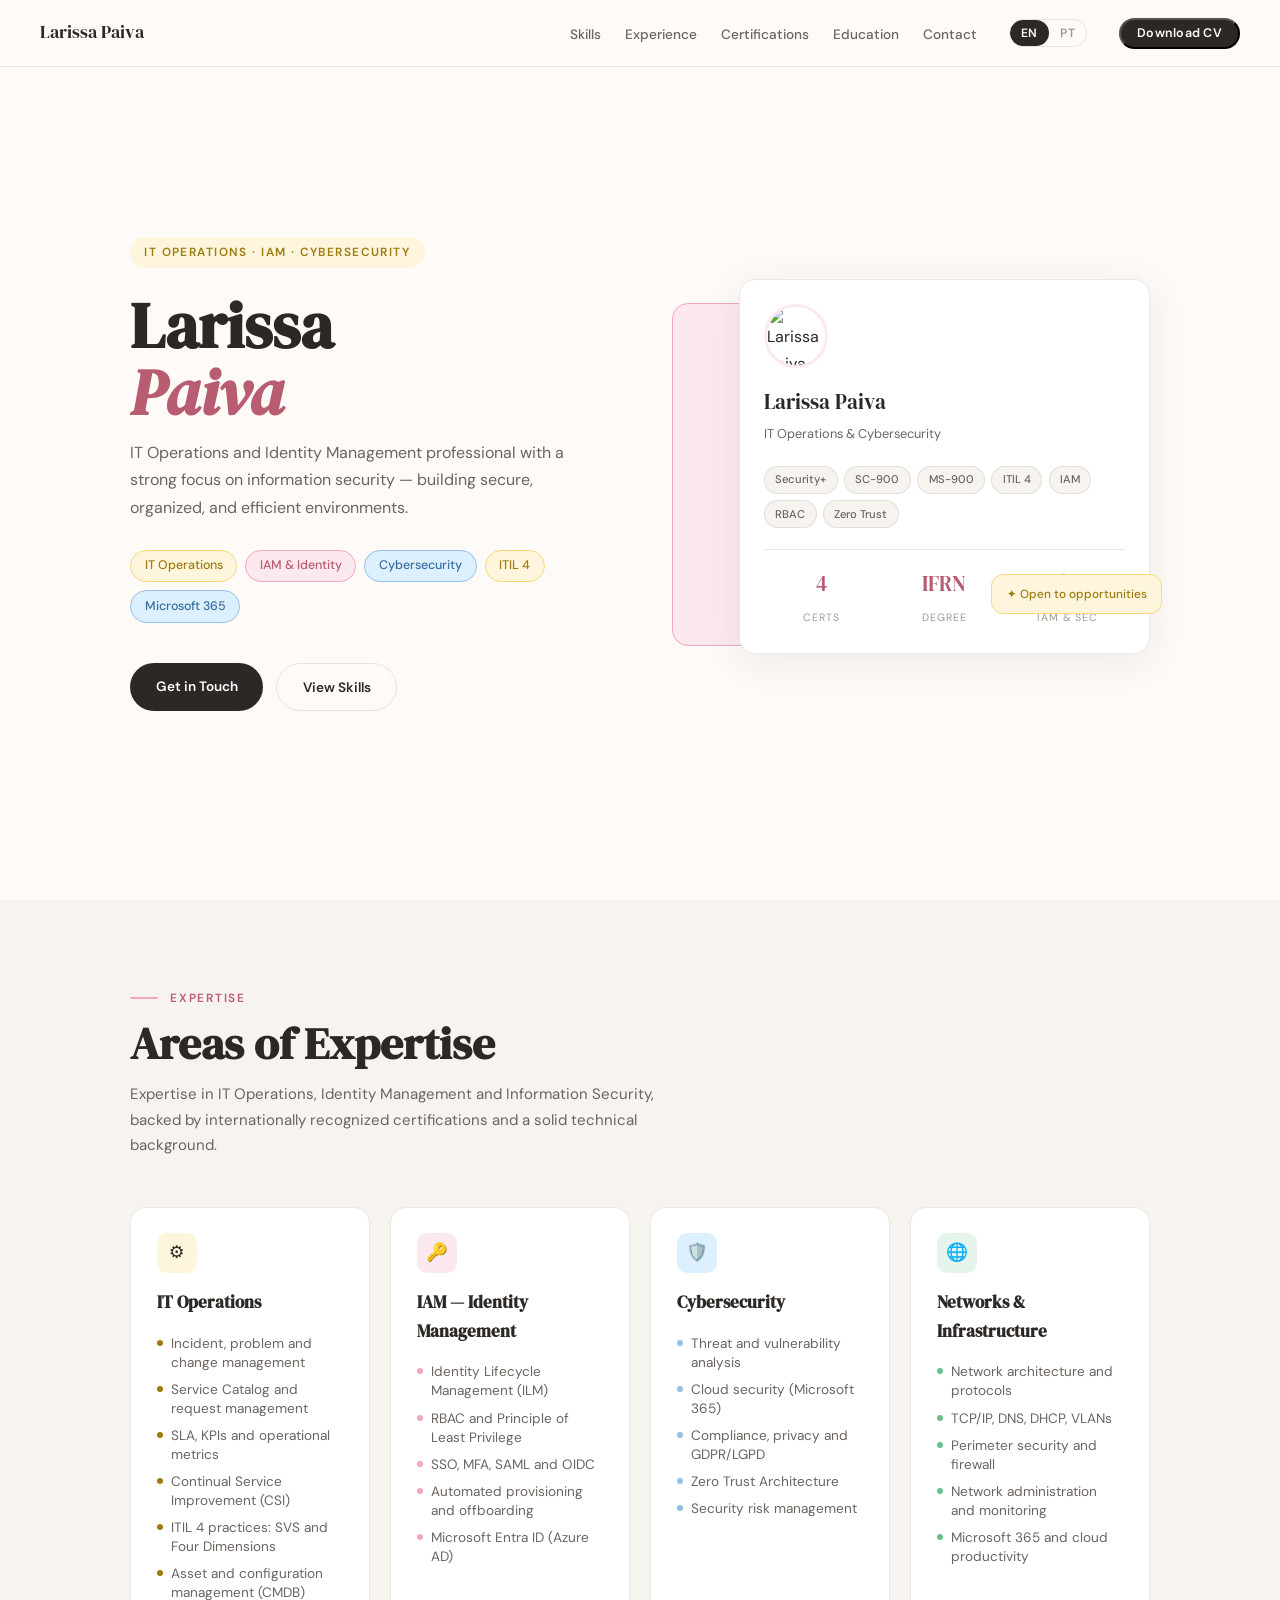
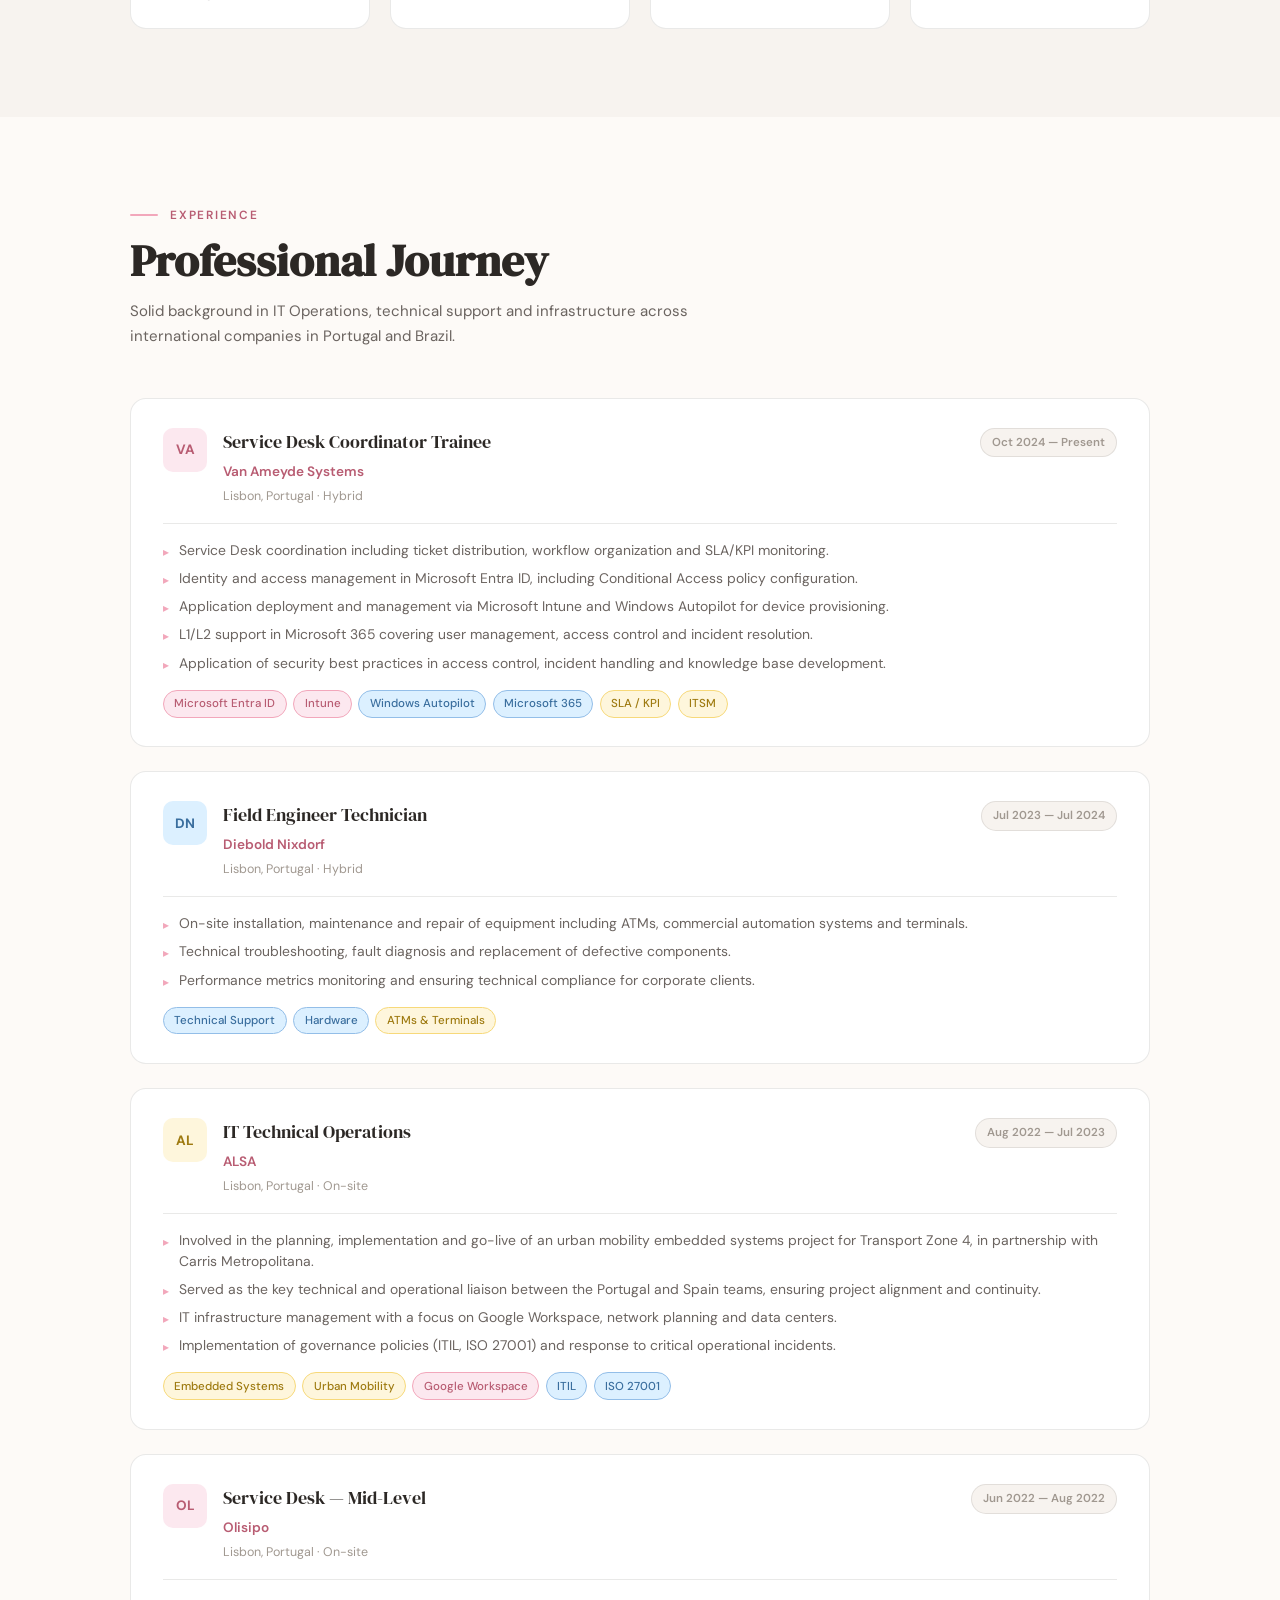
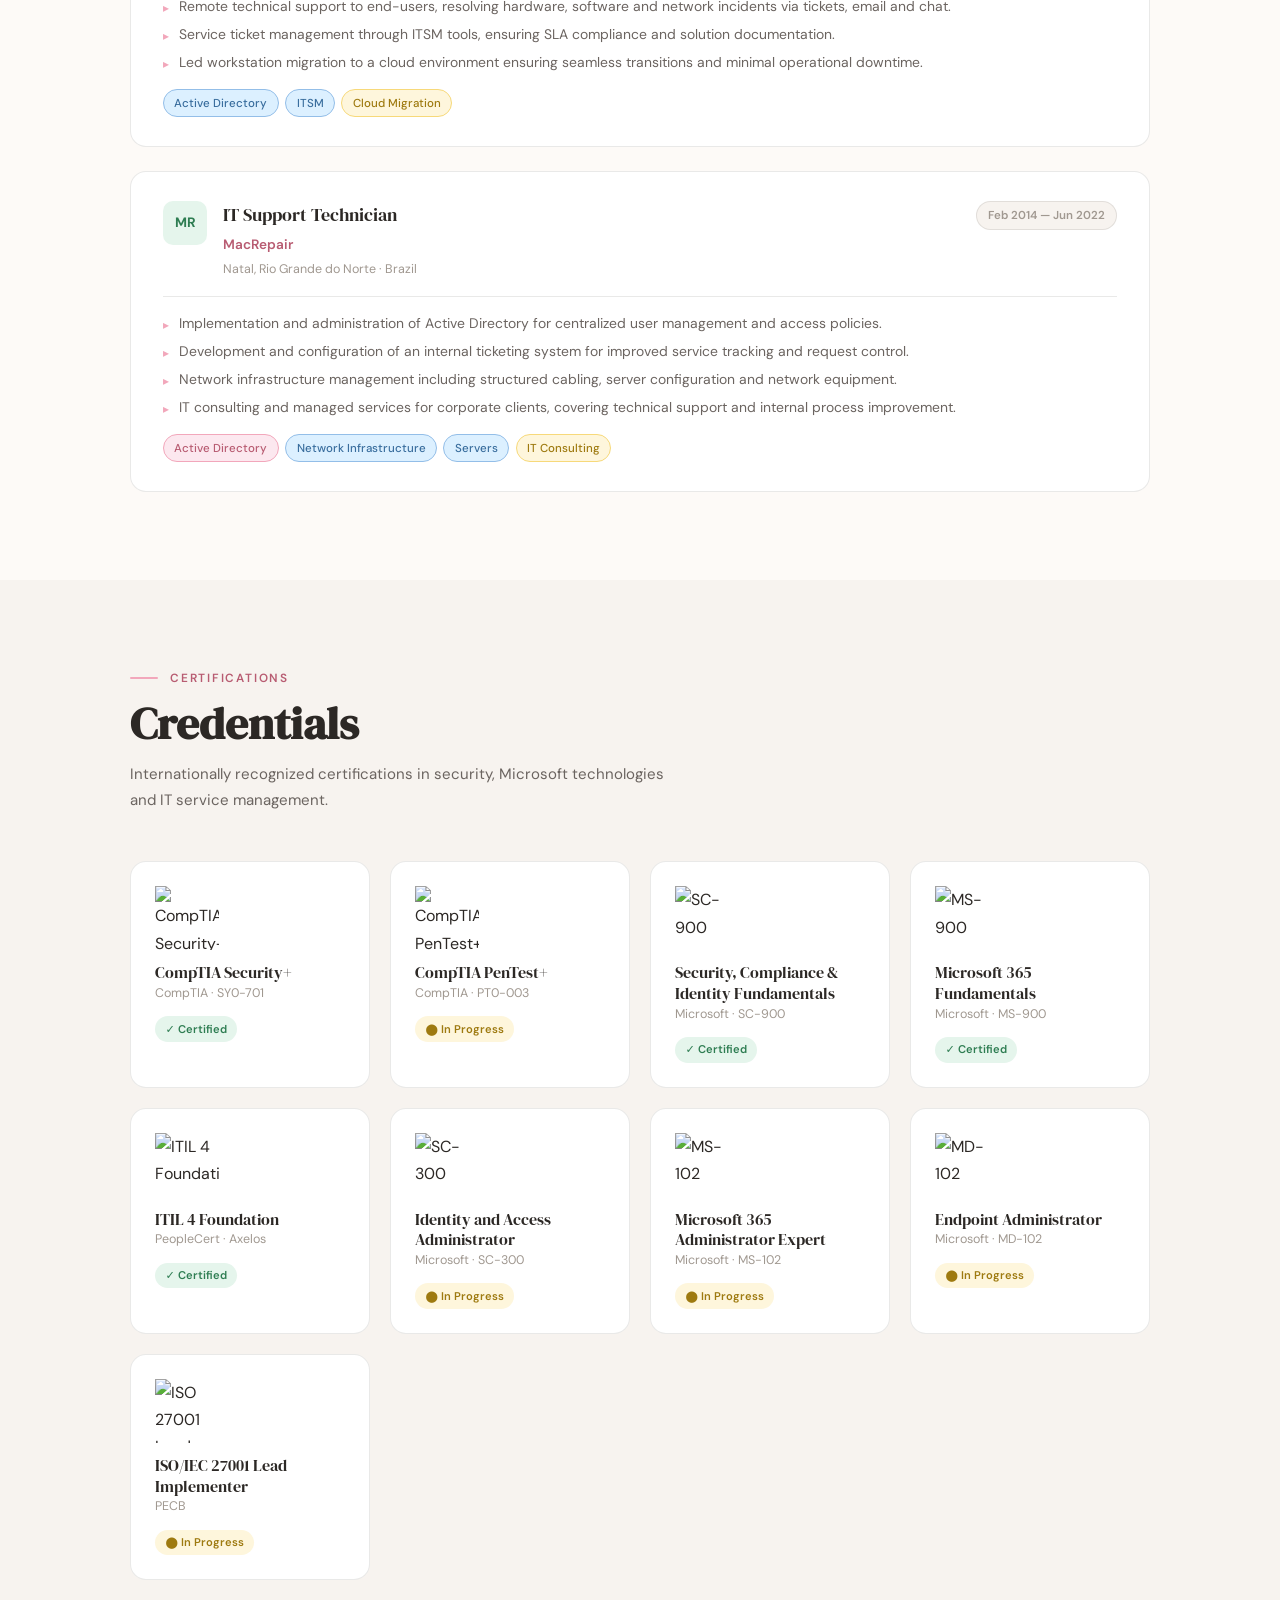
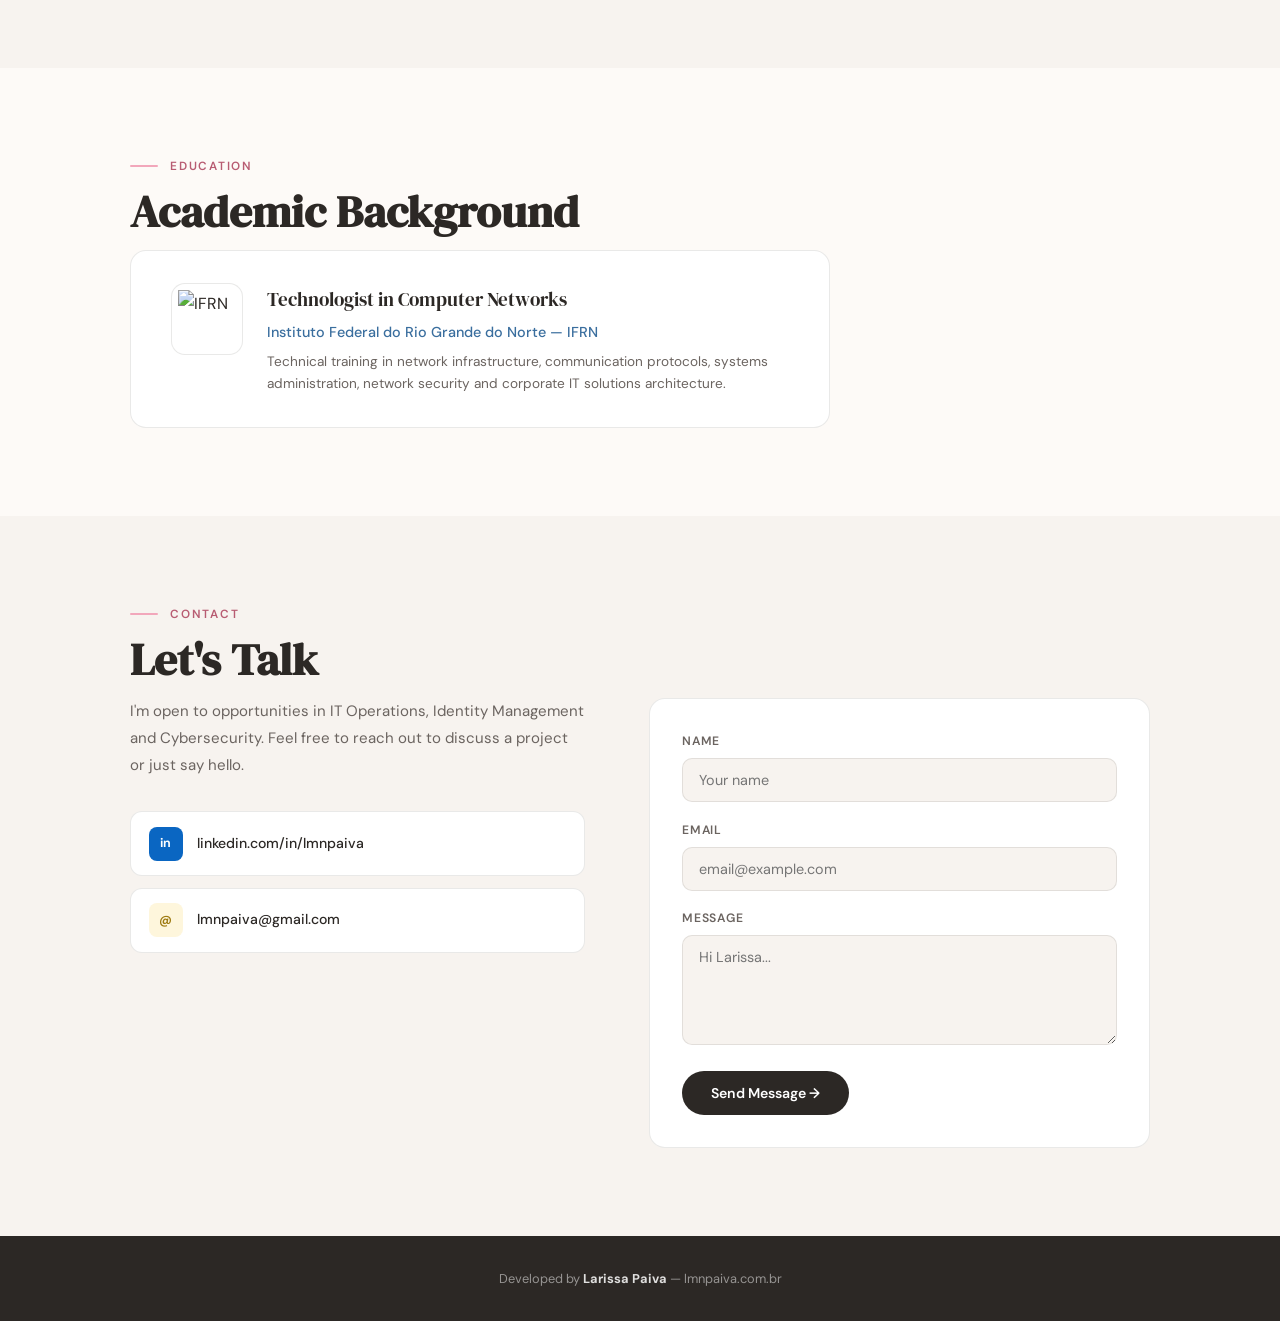
==== commit 92238378: "Update index.html" ====
--- a/index.html
+++ b/index.html
@@ -115,7 +115,7 @@
     .cert-status { display:inline-block; font-size:.7rem; font-weight:600; padding:.2rem .65rem; border-radius:99px; align-self:flex-start; background:var(--green-light); color:var(--green-dark); }
     .cert-status-progress { background:var(--yellow-light); color:var(--yellow-dark); }
     /* CERT TOOLTIP */
-    .cert-tooltip { position:relative; }
+    .cert-tooltip { position:relative; cursor:pointer; }
     .cert-tooltip-text {
       visibility:hidden; opacity:0;
       position:absolute; bottom:calc(100% + 8px); left:50%; transform:translateX(-50%);
@@ -503,13 +503,16 @@
         <div><div class="cert-name">Microsoft 365 Administrator Expert</div><div class="cert-issuer">Microsoft · MS-102</div></div>
         <span class="cert-status cert-status-progress" data-en="⬤ In Progress" data-pt="⬤ Em Andamento">⬤ In Progress</span>
       </div>
-      <div class="cert-card reveal">
-        <div class="cert-logo"><img src="https://raw.githubusercontent.com/larixa/larixa.github.io/main/MD%20102%20Badge.png" alt="MD-102"></div>
-        <div><div class="cert-name">Endpoint Administrator</div><div class="cert-issuer">Microsoft · MD-102</div></div>
-        <span class="cert-status cert-status-progress" data-en="⬤ In Progress" data-pt="⬤ Em Andamento">⬤ In Progress</span>
-      </div>
-      <div class="cert-card reveal">
-        <!-- ISO 27001 with study guide tooltip -->
+      <!-- MD-102 with guide tooltip -->
+      <div class="cert-card reveal cert-tooltip">
+        <span class="cert-tooltip-text" data-en="✨ See how I passed" data-pt="✨ Veja como eu passei">✨ Veja como eu passei</span>
+        <a href="/md102-guide.html" style="display:contents;text-decoration:none;color:inherit;" aria-label="Open MD-102 guide">
+          <div class="cert-logo"><img src="https://raw.githubusercontent.com/larixa/larixa.github.io/main/MD%20102%20Badge.png" alt="MD-102"></div>
+          <div><div class="cert-name">Endpoint Administrator</div><div class="cert-issuer">Microsoft · MD-102</div></div>
+          <span class="cert-status cert-status-progress" data-en="⬤ In Progress" data-pt="⬤ Em Andamento">⬤ In Progress</span>
+        </a>
+      </div>
+      <!-- ISO 27001 with study guide tooltip -->
       <div class="cert-card reveal cert-tooltip">
         <span class="cert-tooltip-text" data-en="📖 See my study guide" data-pt="📖 Veja o meu guia de estudo">📖 See my study guide</span>
         <a href="/iso27001-guide.html" style="display:contents;text-decoration:none;color:inherit;">
